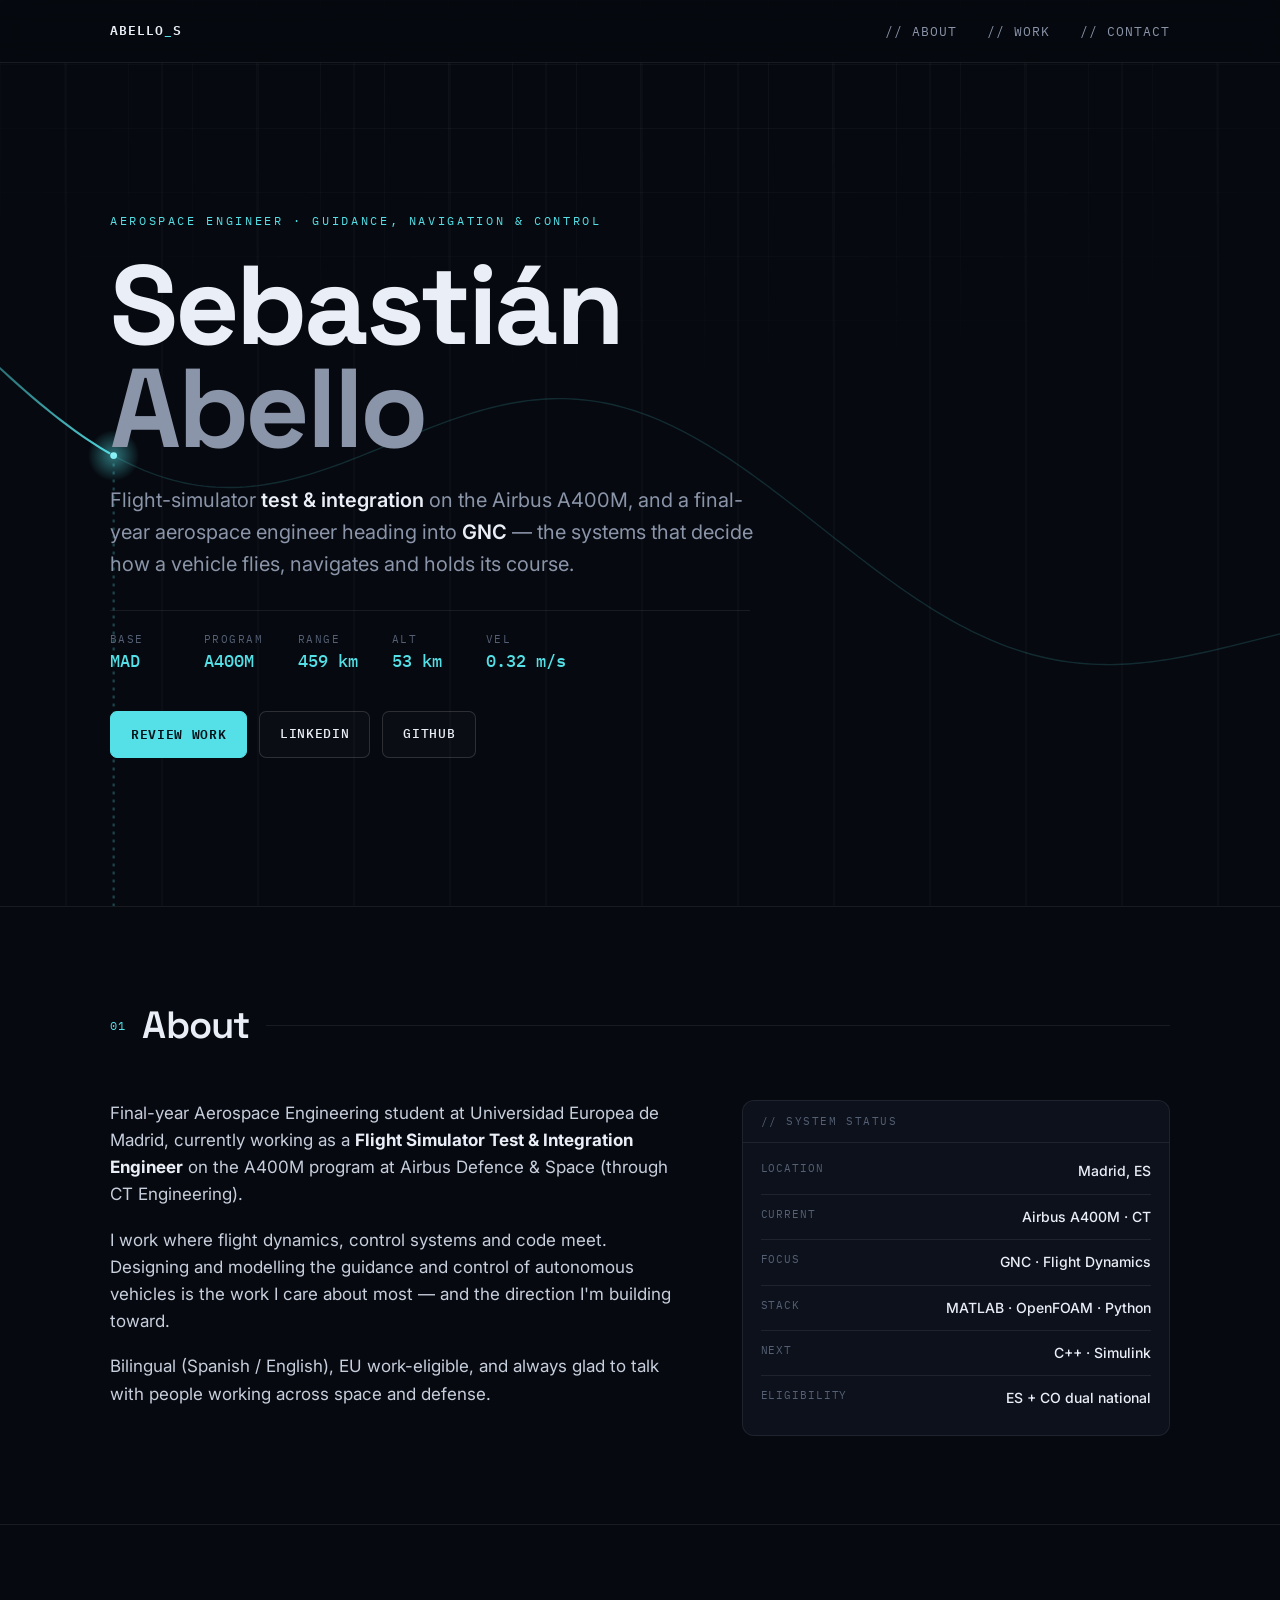
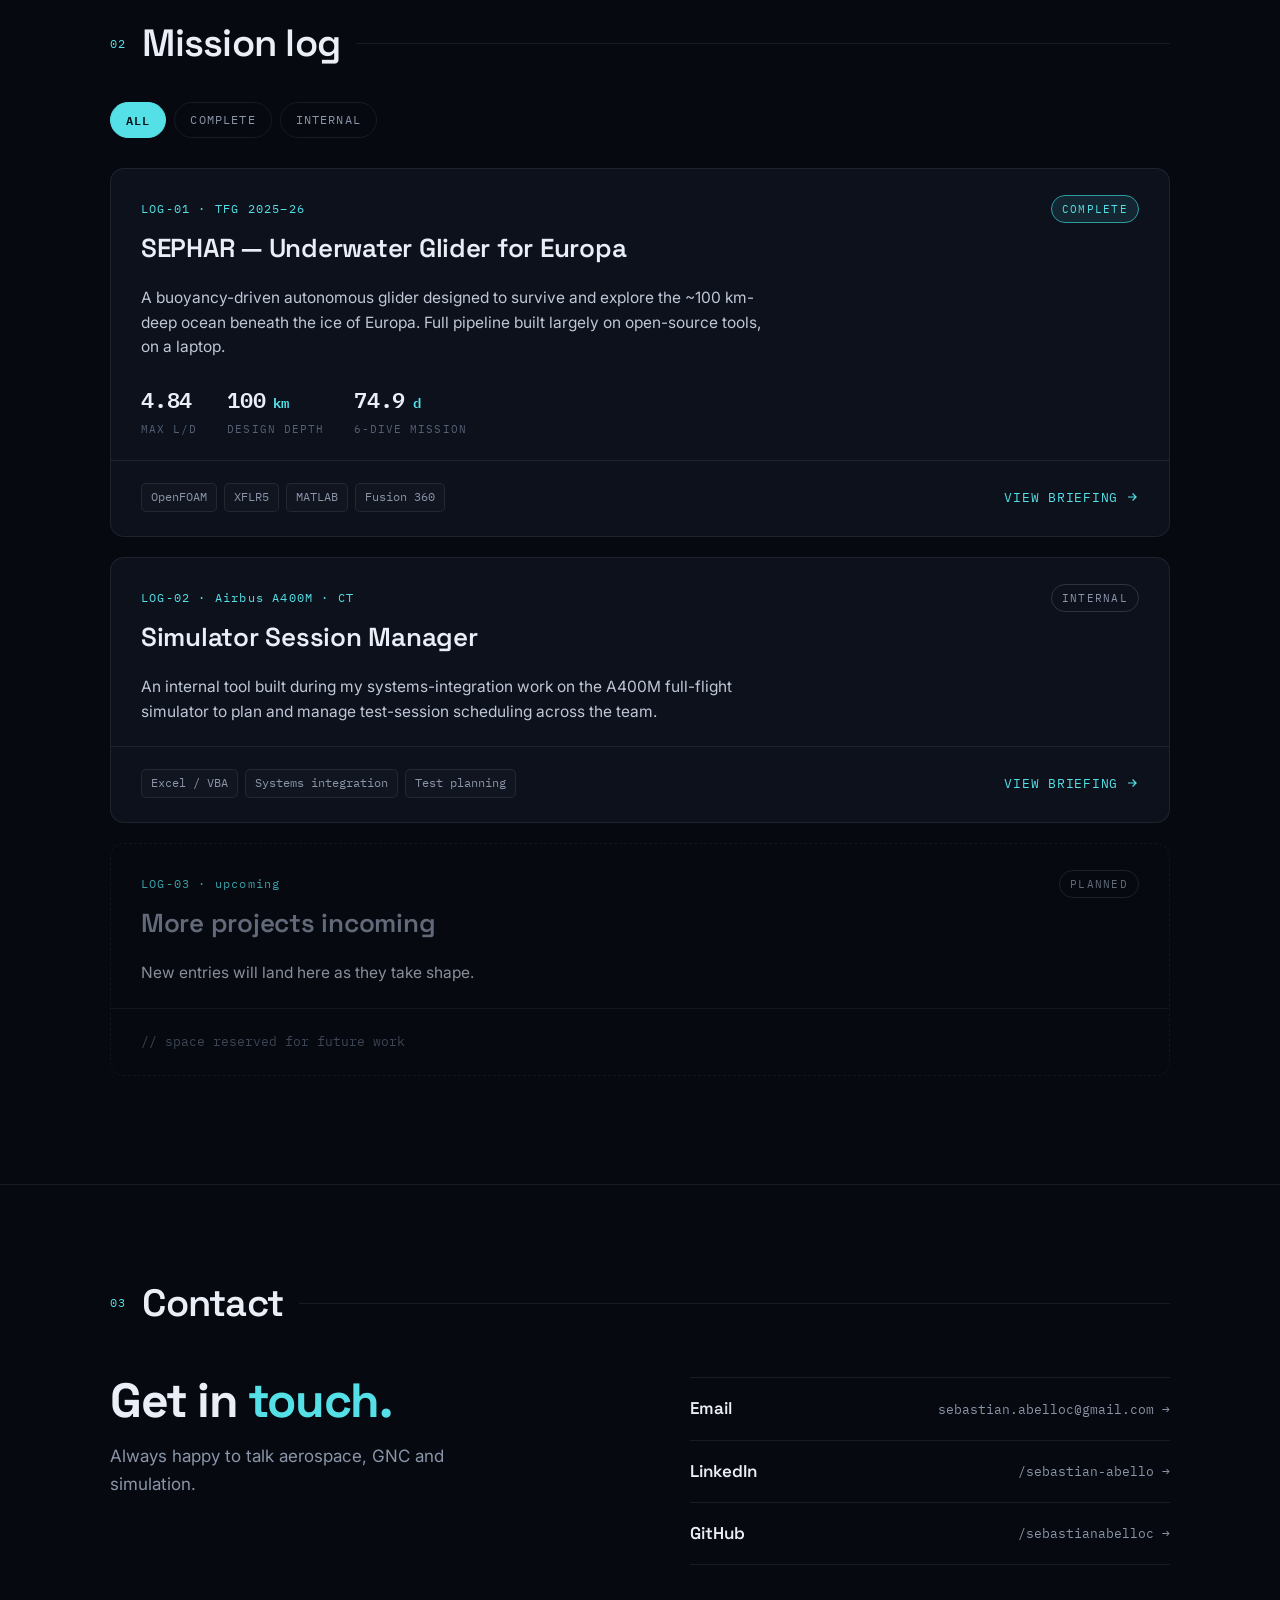
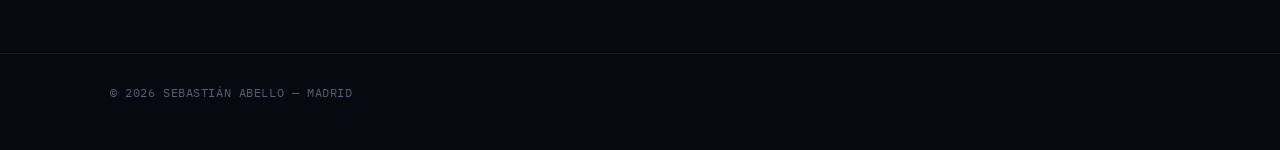
==== index.html @ b528276b "V1.2.4" ====
<!DOCTYPE html>
<html lang="en">
<head>
<meta charset="UTF-8" />
<meta name="viewport" content="width=device-width, initial-scale=1.0" />
<title>Sebastián Abello — Aerospace / GNC</title>
<meta name="description" content="Aerospace engineer in flight-simulator test & integration on the A400M, moving toward Guidance, Navigation & Control. Projects, background and contact." />
<link rel="preconnect" href="https://fonts.googleapis.com" />
<link rel="preconnect" href="https://fonts.gstatic.com" crossorigin />
<link href="https://fonts.googleapis.com/css2?family=IBM+Plex+Mono:wght@400;500;600&family=Inter:wght@400;500;600&family=Space+Grotesk:wght@500;600;700&display=swap" rel="stylesheet" />
<link rel="stylesheet" href="style.css" />
</head>
<body>

<header class="bar">
  <div class="wrap">
    <a class="brand" href="index.html">ABELLO<b>_</b>S</a>
    <nav>
      <a href="#about">// about</a>
      <a href="#work">// work</a>
      <a href="#contact">// contact</a>
    </nav>
  </div>
</header>

<main>
<section class="hero">
  <canvas id="traj"></canvas>
  <div class="wrap">
    <span class="eyebrow">Aerospace Engineer · Guidance, Navigation &amp; Control</span>
    <h1>Sebastián<br><span class="l2">Abello</span></h1>
    <p class="role">
      Flight-simulator <b>test &amp; integration</b> on the Airbus A400M, and a final-year aerospace engineer
      heading into <b>GNC</b> — the systems that decide how a vehicle flies, navigates and holds its course.
    </p>
    <div class="readout">
      <div class="ro"><div class="k">Base</div><div class="v">MAD</div></div>
      <div class="ro"><div class="k">Program</div><div class="v">A400M</div></div>
      <div class="ro"><div class="k">Range</div><div class="v" id="ro-range">0</div></div>
      <div class="ro"><div class="k">Alt</div><div class="v" id="ro-alt">0</div></div>
      <div class="ro"><div class="k">Vel</div><div class="v" id="ro-vel">0</div></div>
    </div>
    <div class="cta">
      <a class="btn primary" href="#work">Review work</a>
      <a class="btn" href="https://www.linkedin.com/in/sebastian-abello-30a642265/" target="_blank" rel="noopener">LinkedIn</a>
      <a class="btn" href="https://github.com/sebastianabelloc" target="_blank" rel="noopener">GitHub</a>
    </div>
  </div>
</section>

<section id="about">
  <div class="wrap">
    <div class="sec-head reveal"><span class="tag">01</span><h2>About</h2><span class="rule"></span></div>
    <div class="about-grid reveal">
      <div>
        <p>Final-year Aerospace Engineering student at Universidad Europea de Madrid, currently working as a
          <b>Flight Simulator Test &amp; Integration Engineer</b> on the A400M program at Airbus Defence &amp; Space (through CT Engineering).</p>
        <p>I work where flight dynamics, control systems and code meet. Designing and modelling the guidance and
          control of autonomous vehicles is the work I care about most — and the direction I'm building toward.</p>
        <p>Bilingual (Spanish / English), EU work-eligible, and always glad to talk with people working across space and defense.</p>
      </div>
      <div class="sys">
        <div class="sys-h">// system status</div>
        <dl>
          <div class="row"><dt>Location</dt><dd>Madrid, ES</dd></div>
          <div class="row"><dt>Current</dt><dd>Airbus A400M · CT</dd></div>
          <div class="row"><dt>Focus</dt><dd class="amber">GNC · Flight Dynamics</dd></div>
          <div class="row"><dt>Stack</dt><dd>MATLAB · OpenFOAM · Python</dd></div>
          <div class="row"><dt>Next</dt><dd>C++ · Simulink</dd></div>
          <div class="row"><dt>Eligibility</dt><dd>ES + CO dual national</dd></div>
        </dl>
      </div>
    </div>
  </div>
</section>

<section id="work">
  <div class="wrap">
    <div class="sec-head reveal"><span class="tag">02</span><h2>Mission log</h2><span class="rule"></span></div>
    <div class="filters reveal">
      <button class="chip-btn active" data-filter="all">All</button>
      <button class="chip-btn" data-filter="done">Complete</button>
      <button class="chip-btn" data-filter="int">Internal</button>
    </div>

    <a class="log reveal" href="sephar.html" data-status="done">
      <div class="log-h"><div><span class="idx">LOG-01 · TFG 2025–26</span><h3>SEPHAR — Underwater Glider for Europa</h3></div><span class="badge done">Complete</span></div>
      <p class="desc">A buoyancy-driven autonomous glider designed to survive and explore the ~100 km-deep ocean beneath the ice of Europa. Full pipeline built largely on open-source tools, on a laptop.</p>
      <div class="metrics">
        <div class="m"><div class="v">4.84</div><div class="k">max L/D</div></div>
        <div class="m"><div class="v">100<span class="u"> km</span></div><div class="k">design depth</div></div>
        <div class="m"><div class="v">74.9<span class="u"> d</span></div><div class="k">6-dive mission</div></div>
      </div>
      <div class="log-f"><div class="stack"><span class="chip">OpenFOAM</span><span class="chip">XFLR5</span><span class="chip">MATLAB</span><span class="chip">Fusion 360</span></div>
        <span class="open-cue">View briefing <svg viewBox="0 0 24 24" fill="none" stroke="currentColor" stroke-width="2"><path d="M5 12h14M13 6l6 6-6 6"/></svg></span></div>
    </a>

    <a class="log reveal" href="a400m-session-manager.html" data-status="int">
      <div class="log-h"><div><span class="idx">LOG-02 · Airbus A400M · CT</span><h3>Simulator Session Manager</h3></div><span class="badge int">Internal</span></div>
      <p class="desc">An internal tool built during my systems-integration work on the A400M full-flight simulator to plan and manage test-session scheduling across the team.</p>
      <div class="log-f"><div class="stack"><span class="chip">Excel / VBA</span><span class="chip">Systems integration</span><span class="chip">Test planning</span></div>
        <span class="open-cue">View briefing <svg viewBox="0 0 24 24" fill="none" stroke="currentColor" stroke-width="2"><path d="M5 12h14M13 6l6 6-6 6"/></svg></span></div>
    </a>

    <div class="log ghost reveal" aria-hidden="true">
      <div class="log-h"><div><span class="idx">LOG-03 · upcoming</span><h3>More projects incoming</h3></div><span class="badge int">Planned</span></div>
      <p class="desc">New entries will land here as they take shape.</p>
      <div class="log-f"><span class="pp-note">// space reserved for future work</span></div>
    </div>

  </div>
</section>

<section id="contact">
  <div class="wrap">
    <div class="sec-head reveal"><span class="tag">03</span><h2>Contact</h2><span class="rule"></span></div>
    <div class="c-grid reveal">
      <div>
        <h2>Get in <span class="cy">touch.</span></h2>
        <p>Always happy to talk aerospace, GNC and simulation.</p>
      </div>
      <div class="links">
        <a class="lrow" href="mailto:sebastian.abelloc@gmail.com"><span class="k">Email</span><span class="v">sebastian.abelloc@gmail.com →</span></a>
        <a class="lrow" href="https://www.linkedin.com/in/sebastian-abello-30a642265/" target="_blank" rel="noopener"><span class="k">LinkedIn</span><span class="v">/sebastian-abello →</span></a>
        <a class="lrow" href="https://github.com/sebastianabelloc" target="_blank" rel="noopener"><span class="k">GitHub</span><span class="v">/sebastianabelloc →</span></a>
      </div>
    </div>
  </div>
</section>
</main>

<footer>
  <div class="wrap">
    <span>© 2026 SEBASTIÁN ABELLO — MADRID</span>
  </div>
</footer>

<script src="app.js"></script>
</body>
</html>
---- style.css ----
:root{
  --void:#06090F;--panel:#0C111C;--panel-2:#111827;
  --ink:#EAEEF6;--muted:#8B95A9;--faint:#556074;
  --line:rgba(255,255,255,0.075);--line-2:rgba(255,255,255,0.14);
  --cyan:#54E0E6;--cyan-dim:#2C9DA3;--cyan-soft:rgba(84,224,230,0.10);--amber:#F2B45C;
  --disp:'Space Grotesk',sans-serif;--body:'Inter',system-ui,sans-serif;--mono:'IBM Plex Mono',ui-monospace,monospace;
  --maxw:1120px;
}
*{box-sizing:border-box;}
html{scroll-behavior:smooth;}
body{margin:0;background:var(--void);color:var(--ink);font-family:var(--body);line-height:1.6;-webkit-font-smoothing:antialiased;overflow-x:hidden;}
a{color:inherit;}
::selection{background:var(--cyan);color:#04121a;}
:focus-visible{outline:2px solid var(--cyan);outline-offset:3px;}
.wrap{max-width:var(--maxw);margin:0 auto;padding:0 30px;}
.eyebrow{font-family:var(--mono);font-size:12px;letter-spacing:0.22em;text-transform:uppercase;color:var(--cyan);}

body::before{content:"";position:fixed;inset:0;z-index:0;pointer-events:none;
  background-image:linear-gradient(var(--line) 1px,transparent 1px),linear-gradient(90deg,var(--line) 1px,transparent 1px);
  background-size:64px 64px;
  -webkit-mask-image:radial-gradient(ellipse 90% 60% at 50% 0%,#000 25%,transparent 78%);
  mask-image:radial-gradient(ellipse 90% 60% at 50% 0%,#000 25%,transparent 78%);opacity:0.5;}
main,header,footer{position:relative;z-index:1;}

/* top bar */
header.bar{position:sticky;top:0;z-index:30;background:rgba(6,9,15,0.72);backdrop-filter:blur(12px);border-bottom:1px solid var(--line);}
.bar .wrap{display:flex;align-items:center;justify-content:space-between;height:62px;gap:16px;}
.brand{font-family:var(--mono);font-size:13px;font-weight:600;letter-spacing:0.08em;color:var(--ink);text-decoration:none;}
.brand b{color:var(--cyan);}
.bar nav{margin-left:auto;}
.bar nav a{font-family:var(--mono);font-size:12.5px;letter-spacing:0.08em;text-transform:uppercase;text-decoration:none;color:var(--muted);margin-left:26px;transition:color .15s;}
.bar nav a:hover{color:var(--ink);}
.status-pill{display:inline-flex;align-items:center;gap:8px;font-family:var(--mono);font-size:11px;letter-spacing:0.12em;text-transform:uppercase;color:var(--cyan);border:1px solid var(--cyan-dim);border-radius:100px;padding:5px 11px;}
.status-pill i{width:6px;height:6px;border-radius:50%;background:var(--cyan);animation:pulse 2.4s infinite;}
@keyframes pulse{0%{box-shadow:0 0 0 0 rgba(84,224,230,.5);}70%{box-shadow:0 0 0 7px rgba(84,224,230,0);}100%{box-shadow:0 0 0 0 rgba(84,224,230,0);}}
@media(max-width:680px){.bar nav{display:none;}}
.back-link{font-family:var(--mono);font-size:12.5px;letter-spacing:0.08em;text-transform:uppercase;text-decoration:none;color:var(--muted);display:inline-flex;align-items:center;gap:8px;transition:color .15s;}
.back-link:hover{color:var(--cyan);}
.back-link svg{width:14px;height:14px;}

/* hero */
.hero{position:relative;min-height:clamp(560px,82vh,780px);display:flex;align-items:center;border-bottom:1px solid var(--line);overflow:hidden;}
#traj{position:absolute;inset:-30px;width:calc(100% + 60px);height:calc(100% + 60px);z-index:0;transition:transform .18s ease-out;}
.hero .wrap{position:relative;z-index:2;width:100%;padding:60px 30px;}
.hero .eyebrow{display:block;margin-bottom:24px;}
.hero h1{font-family:var(--disp);font-weight:700;letter-spacing:-0.03em;font-size:clamp(48px,9vw,112px);line-height:0.92;margin:0 0 24px;}
.hero h1 .l2{color:var(--muted);}
.hero .role{font-size:clamp(16px,2.2vw,20px);color:var(--muted);max-width:50ch;margin:0 0 30px;}
.hero .role b{color:var(--ink);font-weight:600;}
.readout{display:flex;flex-wrap:wrap;gap:0 34px;margin:0 0 34px;border-top:1px solid var(--line);padding-top:18px;max-width:640px;}
.ro{padding:2px 0;}
.ro .k{font-family:var(--mono);font-size:10.5px;letter-spacing:0.14em;text-transform:uppercase;color:var(--faint);}
.ro .v{font-family:var(--mono);font-size:17px;font-weight:500;color:var(--cyan);min-width:6ch;display:inline-block;}
.cta{display:flex;flex-wrap:wrap;gap:12px;}
.btn{display:inline-flex;align-items:center;gap:8px;font-family:var(--mono);font-weight:500;font-size:13px;letter-spacing:0.05em;text-transform:uppercase;text-decoration:none;padding:12px 20px;border-radius:7px;border:1px solid var(--line-2);color:var(--ink);background:rgba(255,255,255,0.02);transition:border-color .16s,background .16s,transform .16s;cursor:pointer;}
.btn:hover{border-color:var(--cyan);transform:translateY(-1px);}
.btn.primary{background:var(--cyan);color:#04121a;border-color:var(--cyan);font-weight:600;}
.btn.primary:hover{background:#6cebf0;}
.btn svg{width:15px;height:15px;}

/* sections */
section{padding:88px 0;border-bottom:1px solid var(--line);}
.sec-head{display:flex;align-items:center;gap:16px;margin-bottom:44px;}
.sec-head .tag{font-family:var(--mono);font-size:12px;color:var(--cyan);letter-spacing:0.1em;}
.sec-head h2{font-family:var(--disp);font-weight:600;font-size:clamp(26px,3.4vw,38px);letter-spacing:-0.02em;margin:0;}
.sec-head .rule{flex:1;height:1px;background:var(--line);}
.reveal{opacity:0;transform:translateY(18px);transition:opacity .7s ease,transform .7s ease;}
.reveal.in{opacity:1;transform:none;}

/* about */
.about-grid{display:grid;grid-template-columns:1.15fr .85fr;gap:52px;}
@media(max-width:800px){.about-grid{grid-template-columns:1fr;gap:32px;}}
.about-grid p{font-size:17px;color:#C7CEDC;margin:0 0 18px;}
.about-grid p:last-child{margin:0;}
.about-grid p b{color:var(--ink);}
.sys{border:1px solid var(--line);border-radius:12px;background:var(--panel);overflow:hidden;}
.sys .sys-h{font-family:var(--mono);font-size:11px;letter-spacing:0.14em;text-transform:uppercase;color:var(--faint);padding:12px 18px;border-bottom:1px solid var(--line);}
.sys dl{margin:0;padding:6px 18px 14px;}
.sys .row{display:flex;justify-content:space-between;gap:14px;padding:11px 0;border-bottom:1px solid var(--line);}
.sys .row:last-child{border-bottom:none;}
.sys dt{font-family:var(--mono);font-size:11px;letter-spacing:0.08em;text-transform:uppercase;color:var(--faint);}
.sys dd{margin:0;text-align:right;font-size:14px;color:var(--ink);font-weight:500;}
.sys dd .amber{color:var(--amber);}

/* filters */
.filters{display:flex;flex-wrap:wrap;gap:8px;margin:-16px 0 30px;}
.chip-btn{font-family:var(--mono);font-size:11.5px;letter-spacing:0.1em;text-transform:uppercase;color:var(--muted);border:1px solid var(--line);background:transparent;border-radius:100px;padding:7px 15px;cursor:pointer;transition:.15s;}
.chip-btn:hover{color:var(--ink);border-color:var(--line-2);}
.chip-btn.active{color:#04121a;background:var(--cyan);border-color:var(--cyan);font-weight:600;}

/* project cards (real links) */
.log{display:block;text-decoration:none;color:inherit;border:1px solid var(--line);border-radius:14px;background:var(--panel);margin-bottom:20px;overflow:hidden;transition:border-color .18s,background .18s,transform .18s,box-shadow .18s;position:relative;}
.log:hover{border-color:var(--cyan-dim);background:var(--panel-2);transform:translateY(-2px);box-shadow:0 12px 44px -22px rgba(84,224,230,.5);}
.log.hide{display:none;}
.log.ghost{border-style:dashed;background:transparent;cursor:default;opacity:0.7;}
.log.ghost:hover{transform:none;box-shadow:none;border-color:var(--line-2);background:transparent;}
.log.ghost h3{color:var(--muted);}
.log.ghost .log-f{border-top-color:var(--line);}
.log-h{display:flex;justify-content:space-between;align-items:flex-start;gap:20px;padding:26px 30px 0;flex-wrap:wrap;}
.log-h .idx{font-family:var(--mono);font-size:12px;color:var(--cyan);letter-spacing:0.1em;}
.log-h h3{font-family:var(--disp);font-weight:600;font-size:clamp(20px,2.6vw,26px);letter-spacing:-0.01em;margin:8px 0 0;}
.badge{font-family:var(--mono);font-size:10.5px;letter-spacing:0.12em;text-transform:uppercase;padding:5px 10px;border-radius:100px;white-space:nowrap;border:1px solid transparent;}
.badge.done{color:var(--cyan);border-color:var(--cyan-dim);background:var(--cyan-soft);}
.badge.wip{color:var(--amber);border-color:rgba(242,180,92,.4);background:rgba(242,180,92,.08);}
.badge.int{color:var(--muted);border-color:var(--line-2);}
.log p.desc{color:#BFC7D6;font-size:15.5px;padding:16px 30px 0;margin:0;max-width:70ch;}
.metrics{display:flex;flex-wrap:wrap;gap:0;padding:22px 30px 0;}
.m{padding-right:30px;}
.m .v{font-family:var(--mono);font-size:22px;font-weight:600;color:var(--ink);letter-spacing:-0.01em;}
.m .v .u{color:var(--cyan);font-size:14px;}
.m .k{font-family:var(--mono);font-size:10.5px;letter-spacing:0.1em;text-transform:uppercase;color:var(--faint);margin-top:4px;}
.log-f{display:flex;justify-content:space-between;align-items:center;gap:16px;flex-wrap:wrap;padding:22px 30px 24px;margin-top:22px;border-top:1px solid var(--line);}
.stack{display:flex;flex-wrap:wrap;gap:7px;}
.chip{font-family:var(--mono);font-size:11.5px;color:var(--muted);border:1px solid var(--line);border-radius:5px;padding:4px 9px;background:rgba(255,255,255,0.02);}
.open-cue{font-family:var(--mono);font-size:12.5px;letter-spacing:0.06em;text-transform:uppercase;color:var(--cyan);display:inline-flex;align-items:center;gap:7px;white-space:nowrap;}
.open-cue svg{width:14px;height:14px;transition:transform .18s;}
.log:hover .open-cue svg{transform:translateX(3px);}

/* contact */
#contact{border-bottom:none;}
.c-grid{display:grid;grid-template-columns:1.1fr 1fr;gap:52px;align-items:start;}
@media(max-width:800px){.c-grid{grid-template-columns:1fr;gap:30px;}}
.c-grid h2{font-family:var(--disp);font-weight:700;font-size:clamp(30px,4.6vw,48px);letter-spacing:-0.03em;line-height:1;margin:0 0 18px;}
.c-grid h2 .cy{color:var(--cyan);}
.c-grid p{color:var(--muted);font-size:17px;margin:0;max-width:38ch;}
.links{border-top:1px solid var(--line);}
.lrow{display:flex;justify-content:space-between;align-items:center;padding:17px 0;border-bottom:1px solid var(--line);text-decoration:none;transition:padding-left .16s;}
.lrow:hover{padding-left:8px;}
.lrow .k{font-family:var(--disp);font-weight:600;font-size:17px;}
.lrow .v{font-family:var(--mono);font-size:12.5px;color:var(--muted);}
.lrow:hover .v{color:var(--cyan);}

footer{padding:30px 0 48px;border-top:1px solid var(--line);}
footer .wrap{display:flex;justify-content:space-between;gap:14px;flex-wrap:wrap;font-family:var(--mono);font-size:11.5px;color:var(--faint);letter-spacing:0.05em;}

/* ---------- project detail page ---------- */
.pp{padding:70px 0 40px;}
.pp .eyebrow{display:block;margin-bottom:18px;}
.pp-badge{margin-bottom:18px;display:inline-block;}
.pp h1{font-family:var(--disp);font-weight:700;font-size:clamp(32px,5.5vw,58px);letter-spacing:-0.03em;line-height:1;margin:0 0 22px;max-width:20ch;}
.pp-lead{font-size:clamp(17px,2.2vw,20px);color:#C7CEDC;max-width:60ch;margin:0 0 40px;}
.pp-specs{display:grid;grid-template-columns:repeat(5,1fr);gap:1px;background:var(--line);border:1px solid var(--line);border-radius:12px;overflow:hidden;margin:0 0 50px;}
@media(max-width:820px){.pp-specs{grid-template-columns:repeat(3,1fr);}}
@media(max-width:460px){.pp-specs{grid-template-columns:repeat(2,1fr);}}
.pp-spec{background:var(--panel);padding:18px 16px;}
.pp-spec .v{font-family:var(--mono);font-size:20px;font-weight:600;color:var(--ink);letter-spacing:-0.01em;}
.pp-spec .v .u{color:var(--cyan);font-size:13px;}
.pp-spec .k{font-family:var(--mono);font-size:10px;letter-spacing:0.08em;text-transform:uppercase;color:var(--faint);margin-top:5px;}
.pp-body{display:grid;grid-template-columns:1fr;gap:0;max-width:760px;}
.pp-sec{padding:34px 0;border-top:1px solid var(--line);}
.pp-sec:first-child{border-top:none;}
.pp-sec h4{font-family:var(--mono);font-size:12px;letter-spacing:0.16em;text-transform:uppercase;color:var(--cyan);margin:0 0 14px;}
.pp-sec p{font-size:16.5px;color:#C6CDDB;margin:0;}
.pp-sec ul{margin:0;padding:0;list-style:none;}
.pp-sec li{font-size:16px;color:#C6CDDB;padding:11px 0 11px 24px;position:relative;border-bottom:1px solid var(--line);}
.pp-sec li:last-child{border-bottom:none;}
.pp-sec li::before{content:"▸";position:absolute;left:0;color:var(--cyan);}
.pp-figure{display:grid !important;grid-template-columns:100% !important;grid-template-rows:auto auto !important;width:100% !important;max-width:760px !important;margin:0 0 40px !important;padding:0 !important;border:1px solid var(--line);border-radius:14px;overflow:hidden;background:var(--panel);}
.pp-figure-img{grid-column:1 !important;grid-row:1 !important;display:block !important;width:100% !important;background:#EEF1F5 !important;padding:24px !important;box-sizing:border-box !important;text-align:center !important;}
.pp-figure-img img{display:block !important;width:100% !important;max-width:100% !important;height:auto !important;margin:0 auto !important;}
.pp-figure-cap{grid-column:1 !important;grid-row:2 !important;display:block !important;width:100% !important;box-sizing:border-box !important;font-family:var(--mono);font-size:11px;letter-spacing:0.14em;text-transform:uppercase;color:var(--faint);padding:12px 18px;background:var(--panel);border-top:1px solid var(--line);}
.pp-figure-cap b{color:var(--cyan);font-weight:500;margin-right:8px;}
.pp-sec .pp-figure{margin-top:20px;}
.pp-stack{display:flex;flex-wrap:wrap;gap:8px;margin:36px 0 0;}
.pp-actions{display:flex;flex-wrap:wrap;gap:12px;margin:44px 0 0;align-items:center;}
.pp-note{font-family:var(--mono);font-size:12.5px;color:var(--faint);}

/* prev / next nav */
.pp-nav{display:grid;grid-template-columns:1fr 1fr;gap:16px;border-top:1px solid var(--line);margin-top:20px;padding-top:40px;}
@media(max-width:640px){.pp-nav{grid-template-columns:1fr;}}
.pp-nav a{text-decoration:none;border:1px solid var(--line);border-radius:12px;padding:22px 24px;background:var(--panel);transition:border-color .16s,background .16s;}
.pp-nav a:hover{border-color:var(--cyan-dim);background:var(--panel-2);}
.pp-nav .dir{font-family:var(--mono);font-size:11px;letter-spacing:0.12em;text-transform:uppercase;color:var(--faint);}
.pp-nav .nm{font-family:var(--disp);font-weight:600;font-size:17px;margin-top:6px;color:var(--ink);}
.pp-nav .next{text-align:right;}

@media(prefers-reduced-motion:reduce){
  *{animation:none!important;transition:none!important;scroll-behavior:auto!important;}
  .reveal{opacity:1;transform:none;}
}
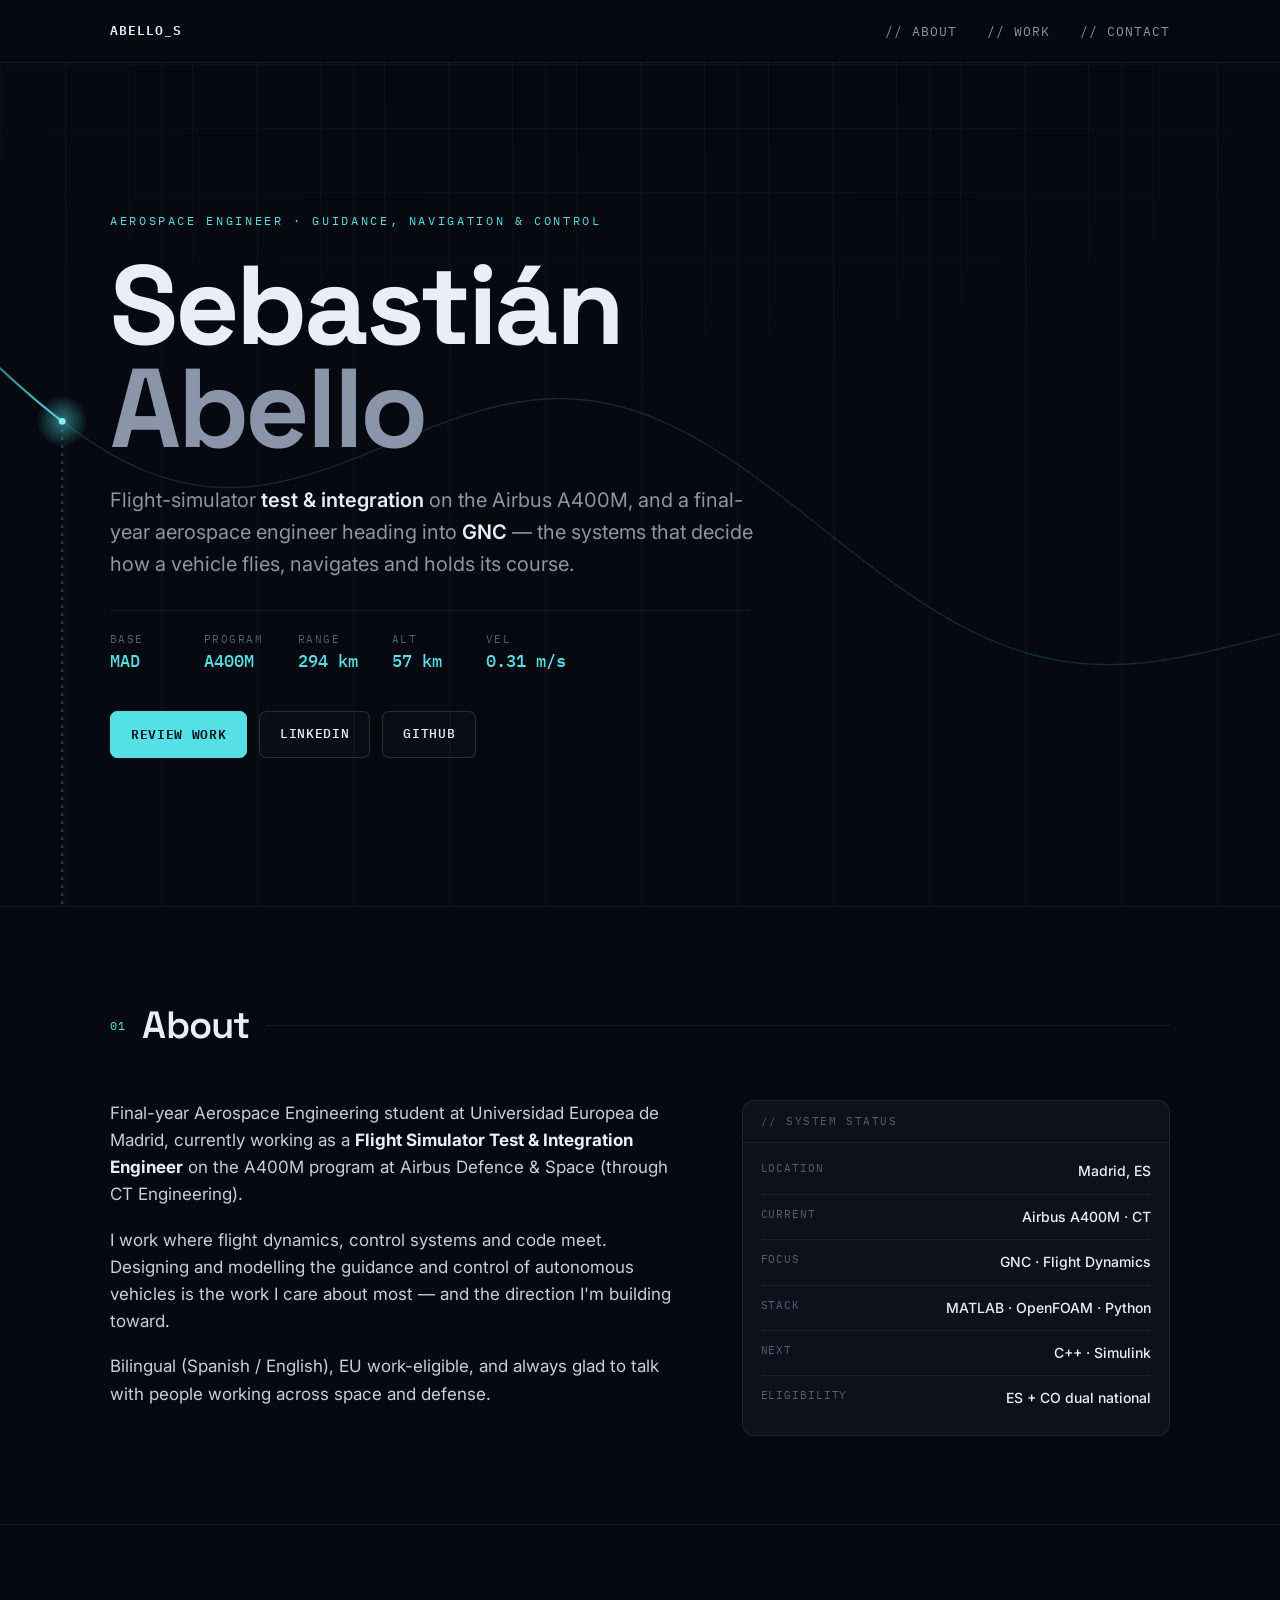
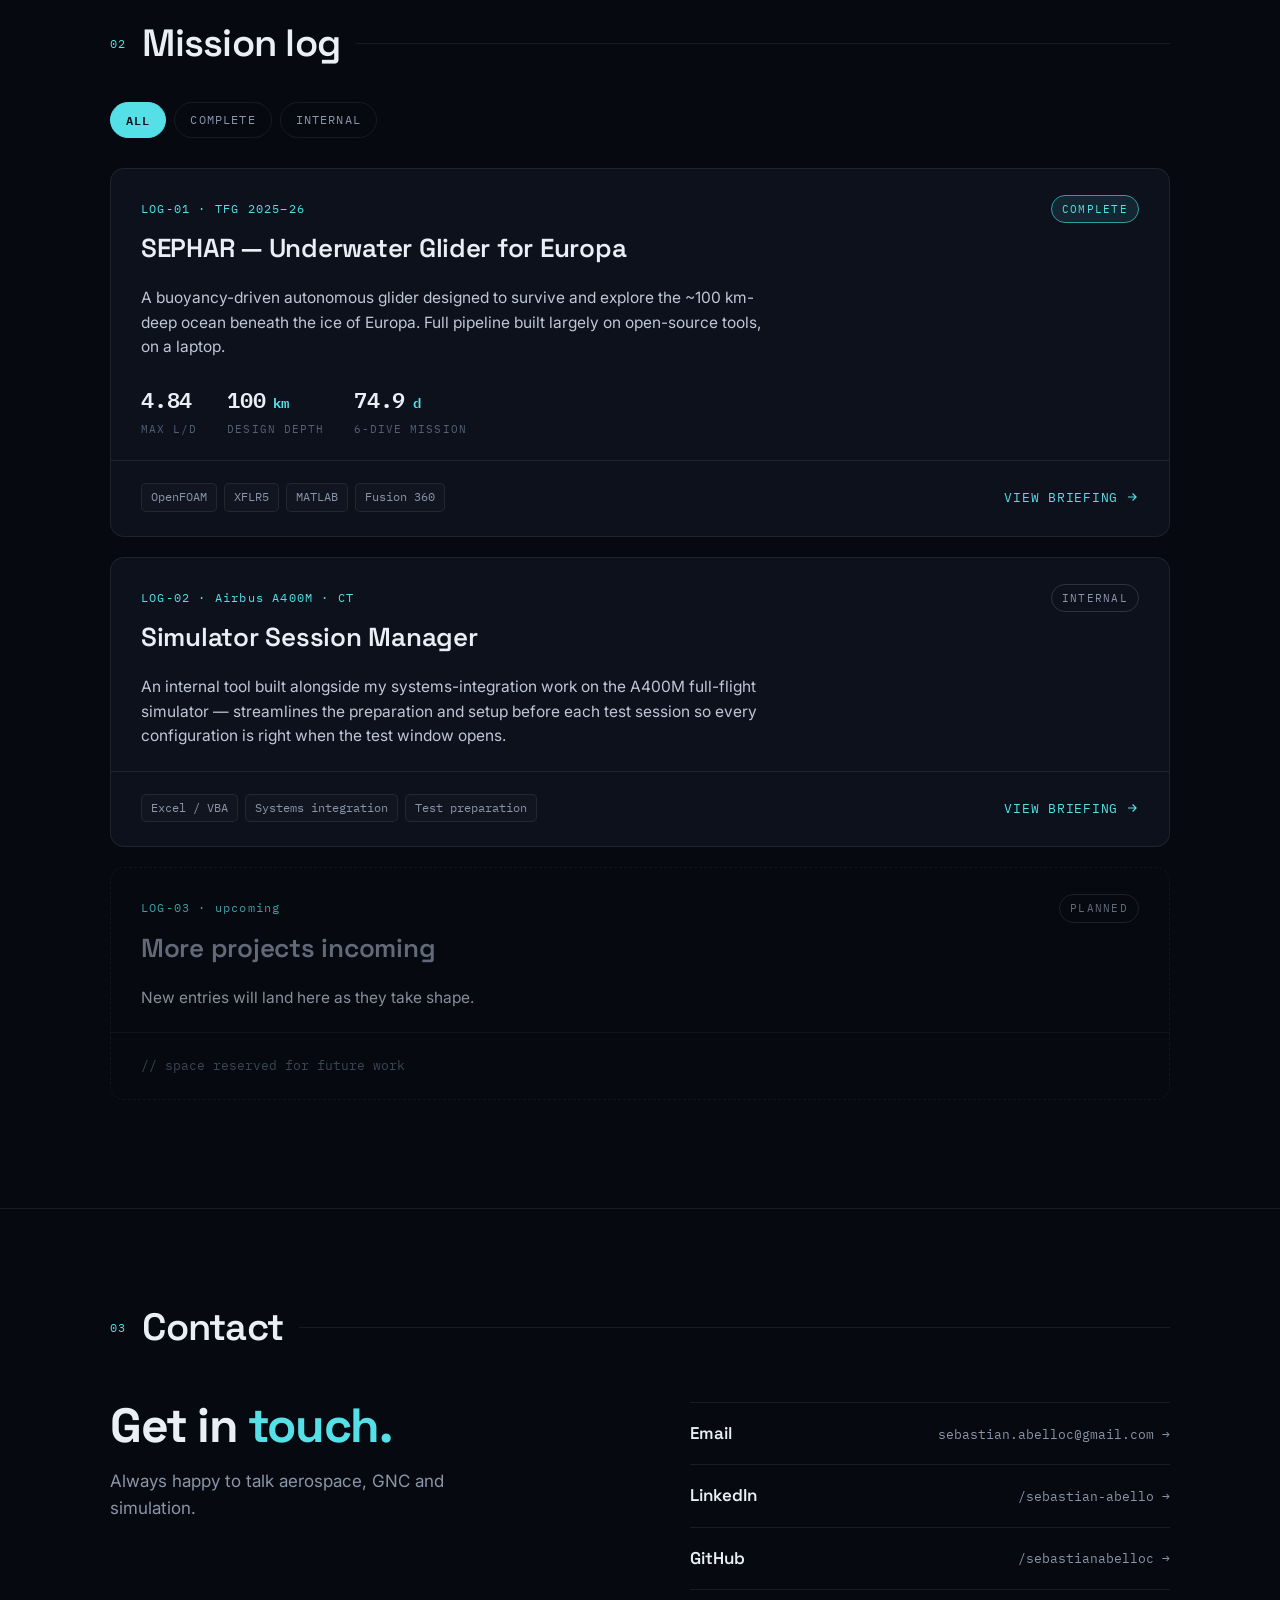
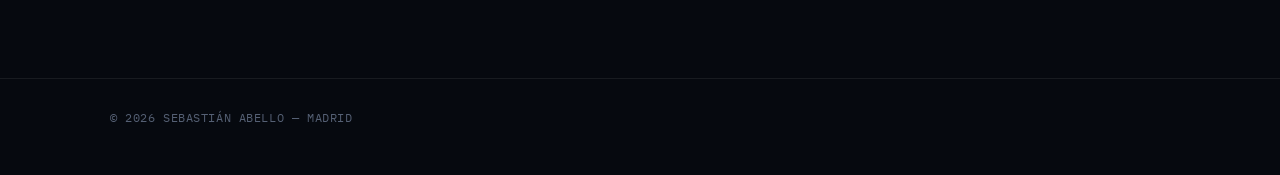
==== commit 2e62ea65: "V1.4 Actualizacion de proyecto Simulator Manager" ====
--- a/index.html
+++ b/index.html
@@ -97,8 +97,8 @@
 
     <a class="log reveal" href="a400m-session-manager.html" data-status="int">
       <div class="log-h"><div><span class="idx">LOG-02 · Airbus A400M · CT</span><h3>Simulator Session Manager</h3></div><span class="badge int">Internal</span></div>
-      <p class="desc">An internal tool built during my systems-integration work on the A400M full-flight simulator to plan and manage test-session scheduling across the team.</p>
-      <div class="log-f"><div class="stack"><span class="chip">Excel / VBA</span><span class="chip">Systems integration</span><span class="chip">Test planning</span></div>
+      <p class="desc">An internal tool built alongside my systems-integration work on the A400M full-flight simulator — streamlines the preparation and setup before each test session so every configuration is right when the test window opens.</p>
+      <div class="log-f"><div class="stack"><span class="chip">Excel / VBA</span><span class="chip">Systems integration</span><span class="chip">Test preparation</span></div>
         <span class="open-cue">View briefing <svg viewBox="0 0 24 24" fill="none" stroke="currentColor" stroke-width="2"><path d="M5 12h14M13 6l6 6-6 6"/></svg></span></div>
     </a>
 
--- a/style.css
+++ b/style.css
@@ -155,10 +155,10 @@
 .pp-sec li{font-size:16px;color:#C6CDDB;padding:11px 0 11px 24px;position:relative;border-bottom:1px solid var(--line);}
 .pp-sec li:last-child{border-bottom:none;}
 .pp-sec li::before{content:"▸";position:absolute;left:0;color:var(--cyan);}
-.pp-figure{display:grid !important;grid-template-columns:100% !important;grid-template-rows:auto auto !important;width:100% !important;max-width:760px !important;margin:0 0 40px !important;padding:0 !important;border:1px solid var(--line);border-radius:14px;overflow:hidden;background:var(--panel);}
-.pp-figure-img{grid-column:1 !important;grid-row:1 !important;display:block !important;width:100% !important;background:#EEF1F5 !important;padding:24px !important;box-sizing:border-box !important;text-align:center !important;}
-.pp-figure-img img{display:block !important;width:100% !important;max-width:100% !important;height:auto !important;margin:0 auto !important;}
-.pp-figure-cap{grid-column:1 !important;grid-row:2 !important;display:block !important;width:100% !important;box-sizing:border-box !important;font-family:var(--mono);font-size:11px;letter-spacing:0.14em;text-transform:uppercase;color:var(--faint);padding:12px 18px;background:var(--panel);border-top:1px solid var(--line);}
+.pp-figure{display:block;width:100%;max-width:760px;margin:0 0 40px;padding:0;border:1px solid var(--line);border-radius:14px;overflow:hidden;background:var(--panel);font-size:0;line-height:0;}
+.pp-figure-img{display:block;width:100%;margin:0;padding:0;background:#EEF1F5;font-size:0;line-height:0;}
+.pp-figure-img img{display:block;width:100%;max-width:100%;height:auto;margin:0;padding:0;border:0;}
+.pp-figure-cap{display:block;width:100%;box-sizing:border-box;font-family:var(--mono);font-size:11px;line-height:1.5;letter-spacing:0.14em;text-transform:uppercase;color:var(--faint);padding:12px 18px;background:var(--panel);border-top:1px solid var(--line);}
 .pp-figure-cap b{color:var(--cyan);font-weight:500;margin-right:8px;}
 .pp-sec .pp-figure{margin-top:20px;}
 .pp-stack{display:flex;flex-wrap:wrap;gap:8px;margin:36px 0 0;}
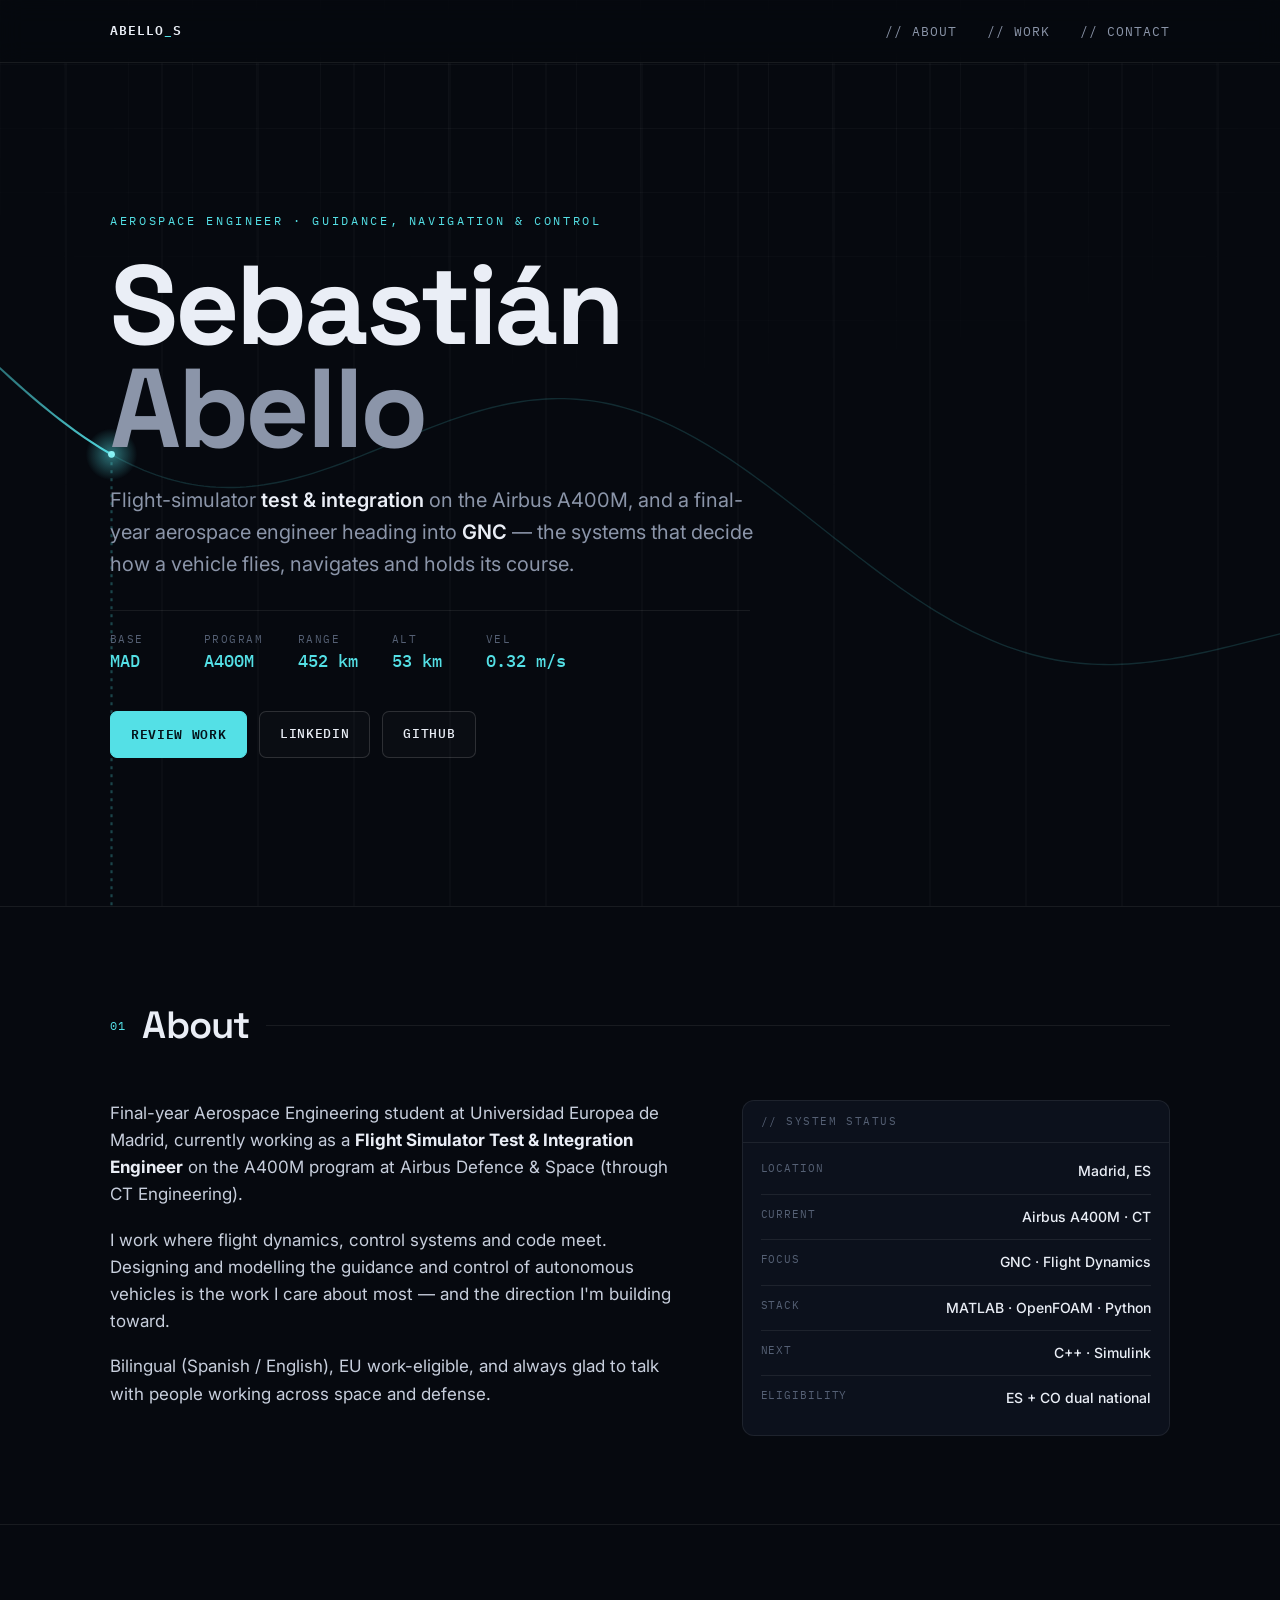
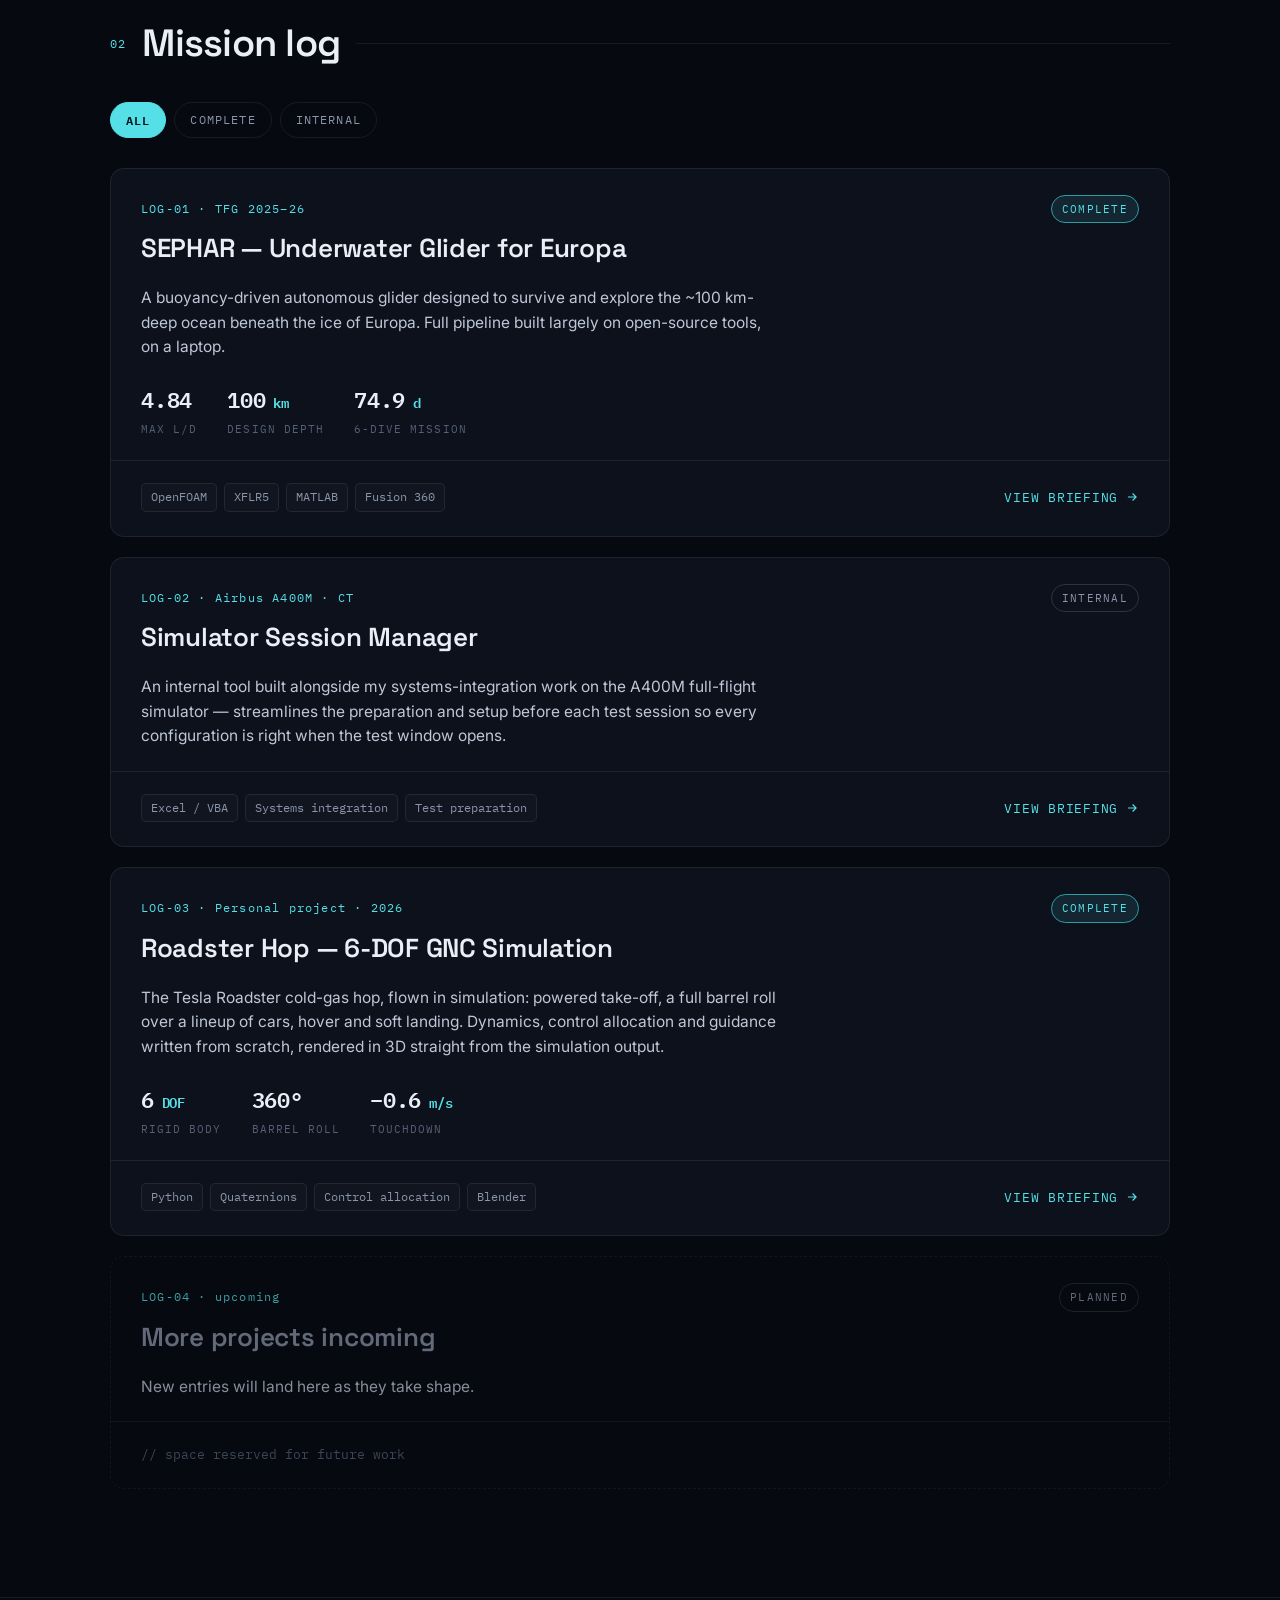
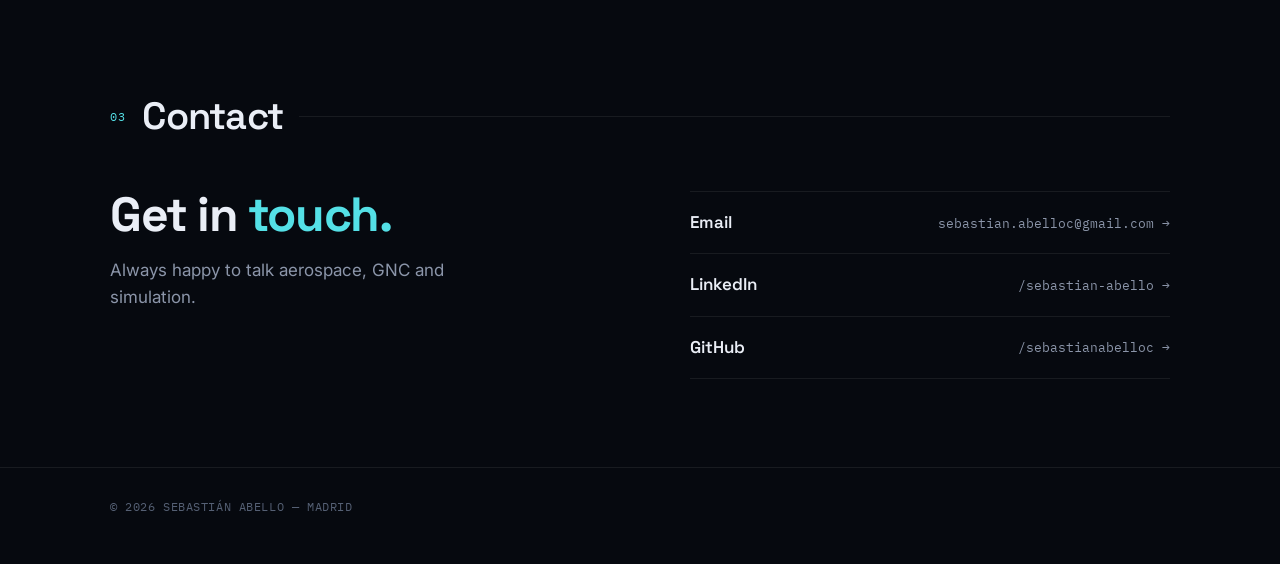
==== commit aab0a4e2: "Add Roadster Hop project" ====
--- a/index.html
+++ b/index.html
@@ -102,8 +102,20 @@
         <span class="open-cue">View briefing <svg viewBox="0 0 24 24" fill="none" stroke="currentColor" stroke-width="2"><path d="M5 12h14M13 6l6 6-6 6"/></svg></span></div>
     </a>
 
+    <a class="log reveal" href="roadster-hop.html" data-status="done">
+      <div class="log-h"><div><span class="idx">LOG-03 · Personal project · 2026</span><h3>Roadster Hop — 6-DOF GNC Simulation</h3></div><span class="badge done">Complete</span></div>
+      <p class="desc">The Tesla Roadster cold-gas hop, flown in simulation: powered take-off, a full barrel roll over a lineup of cars, hover and soft landing. Dynamics, control allocation and guidance written from scratch, rendered in 3D straight from the simulation output.</p>
+      <div class="metrics">
+        <div class="m"><div class="v">6<span class="u"> DOF</span></div><div class="k">rigid body</div></div>
+        <div class="m"><div class="v">360°</div><div class="k">barrel roll</div></div>
+        <div class="m"><div class="v">−0.6<span class="u"> m/s</span></div><div class="k">touchdown</div></div>
+      </div>
+      <div class="log-f"><div class="stack"><span class="chip">Python</span><span class="chip">Quaternions</span><span class="chip">Control allocation</span><span class="chip">Blender</span></div>
+        <span class="open-cue">View briefing <svg viewBox="0 0 24 24" fill="none" stroke="currentColor" stroke-width="2"><path d="M5 12h14M13 6l6 6-6 6"/></svg></span></div>
+    </a>
+
     <div class="log ghost reveal" aria-hidden="true">
-      <div class="log-h"><div><span class="idx">LOG-03 · upcoming</span><h3>More projects incoming</h3></div><span class="badge int">Planned</span></div>
+      <div class="log-h"><div><span class="idx">LOG-04 · upcoming</span><h3>More projects incoming</h3></div><span class="badge int">Planned</span></div>
       <p class="desc">New entries will land here as they take shape.</p>
       <div class="log-f"><span class="pp-note">// space reserved for future work</span></div>
     </div>
--- a/style.css
+++ b/style.css
@@ -161,6 +161,8 @@
 .pp-figure-cap{display:block;width:100%;box-sizing:border-box;font-family:var(--mono);font-size:11px;line-height:1.5;letter-spacing:0.14em;text-transform:uppercase;color:var(--faint);padding:12px 18px;background:var(--panel);border-top:1px solid var(--line);}
 .pp-figure-cap b{color:var(--cyan);font-weight:500;margin-right:8px;}
 .pp-sec .pp-figure{margin-top:20px;}
+.pp-figure-img.dark{background:#000;}
+.pp-figure-img video{display:block;width:100%;height:auto;margin:0;padding:0;border:0;}
 .pp-stack{display:flex;flex-wrap:wrap;gap:8px;margin:36px 0 0;}
 .pp-actions{display:flex;flex-wrap:wrap;gap:12px;margin:44px 0 0;align-items:center;}
 .pp-note{font-family:var(--mono);font-size:12.5px;color:var(--faint);}
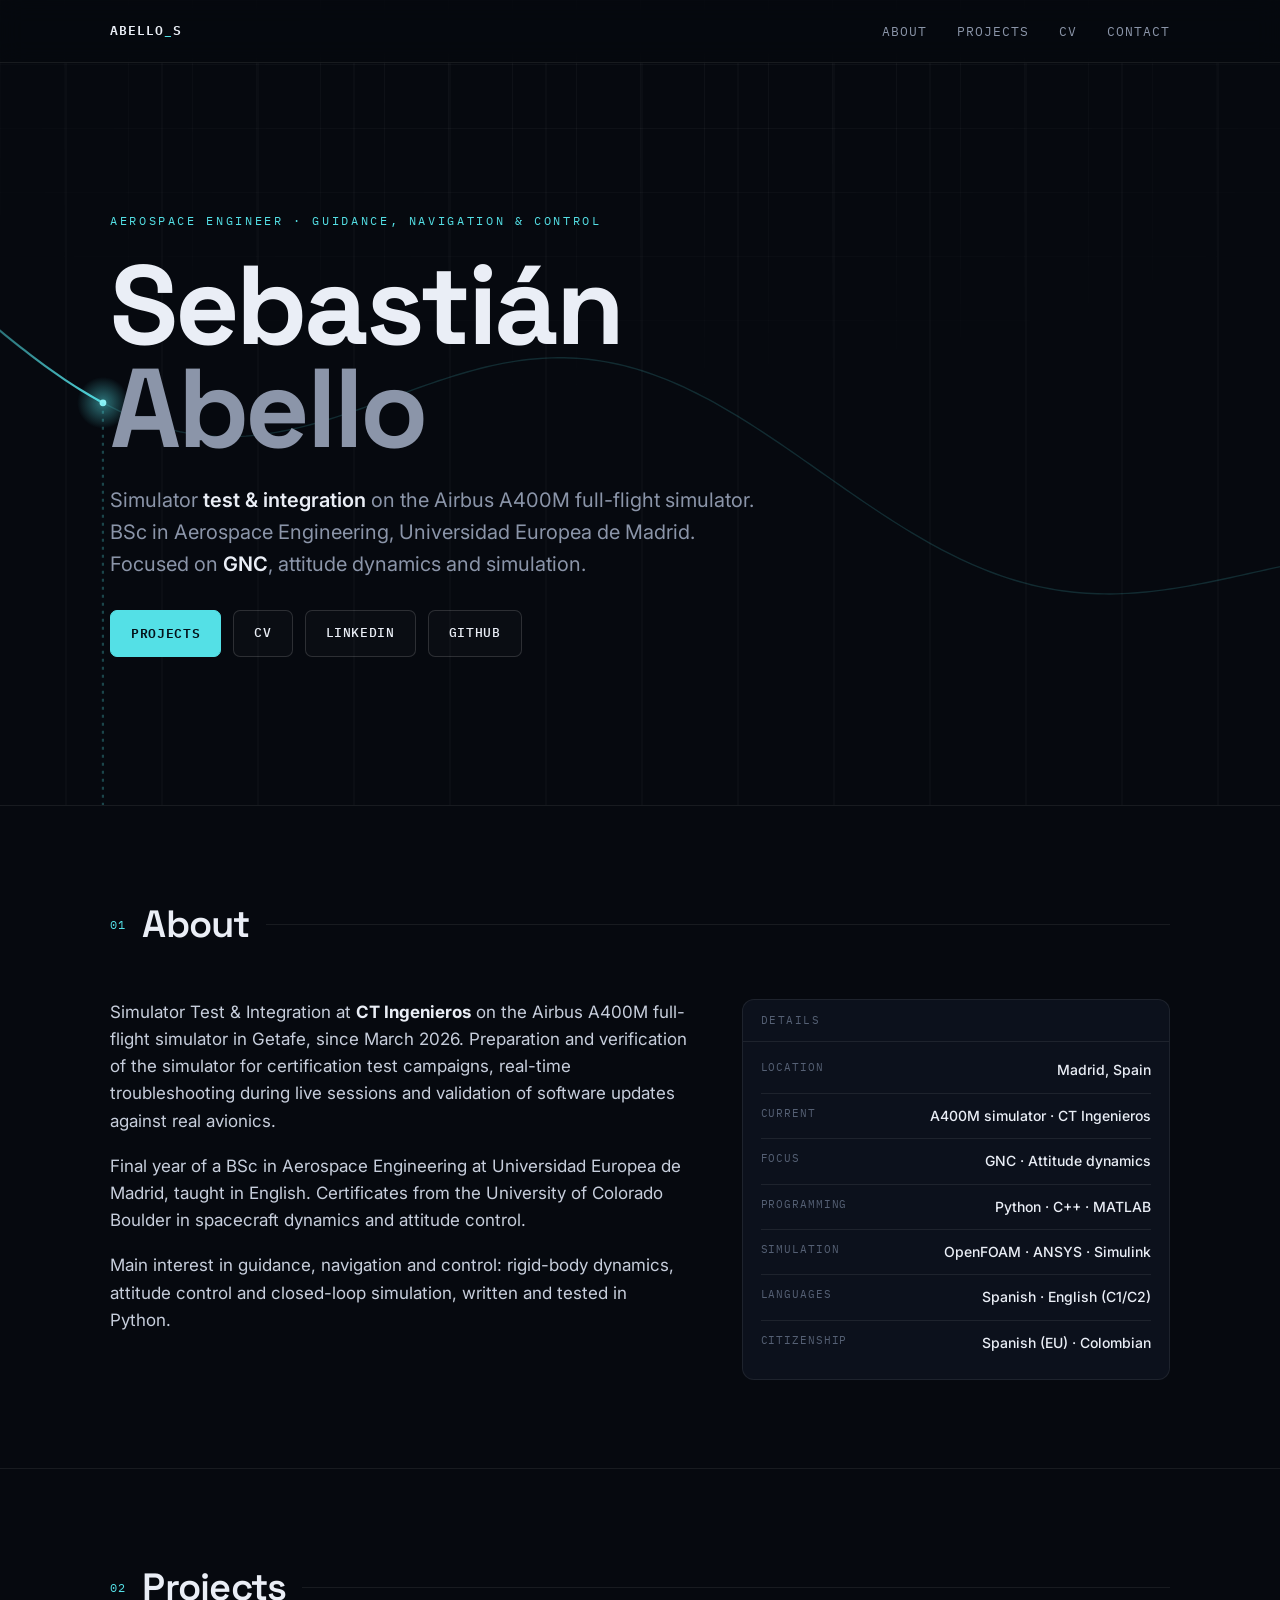
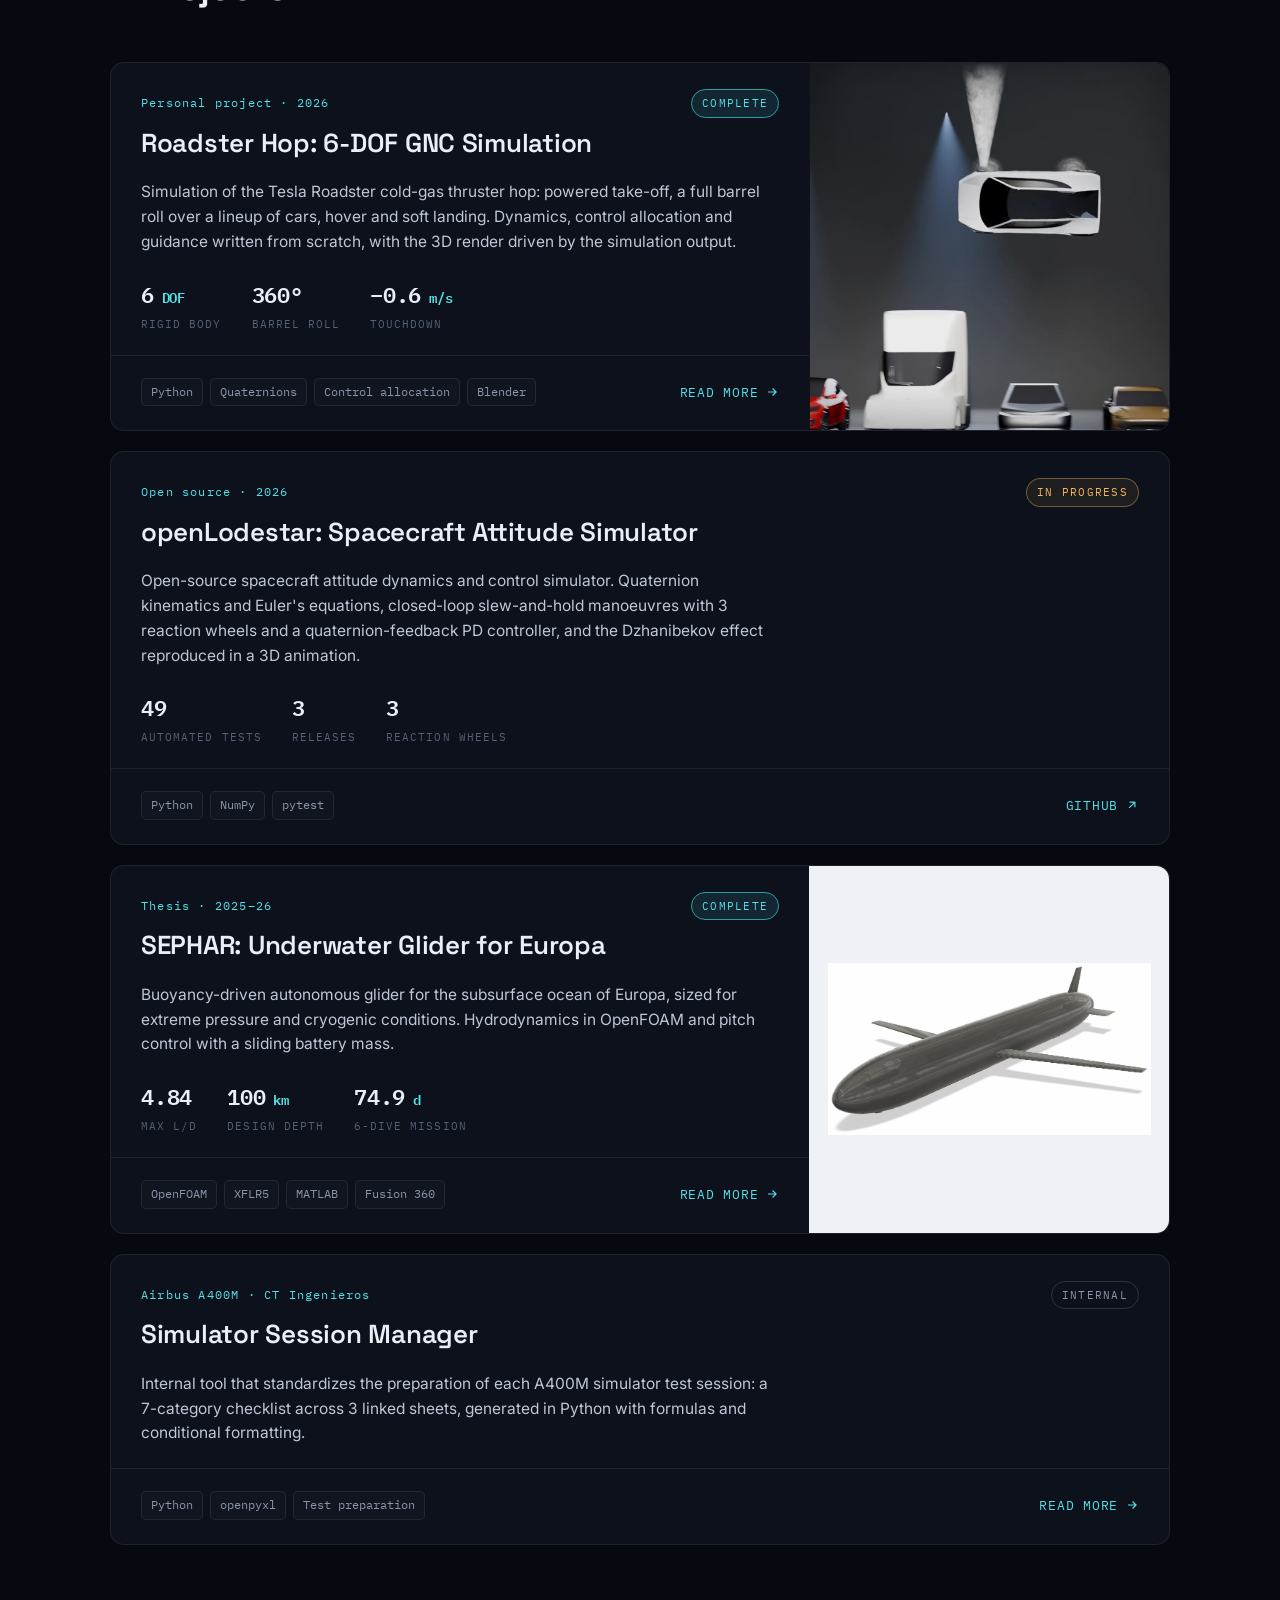
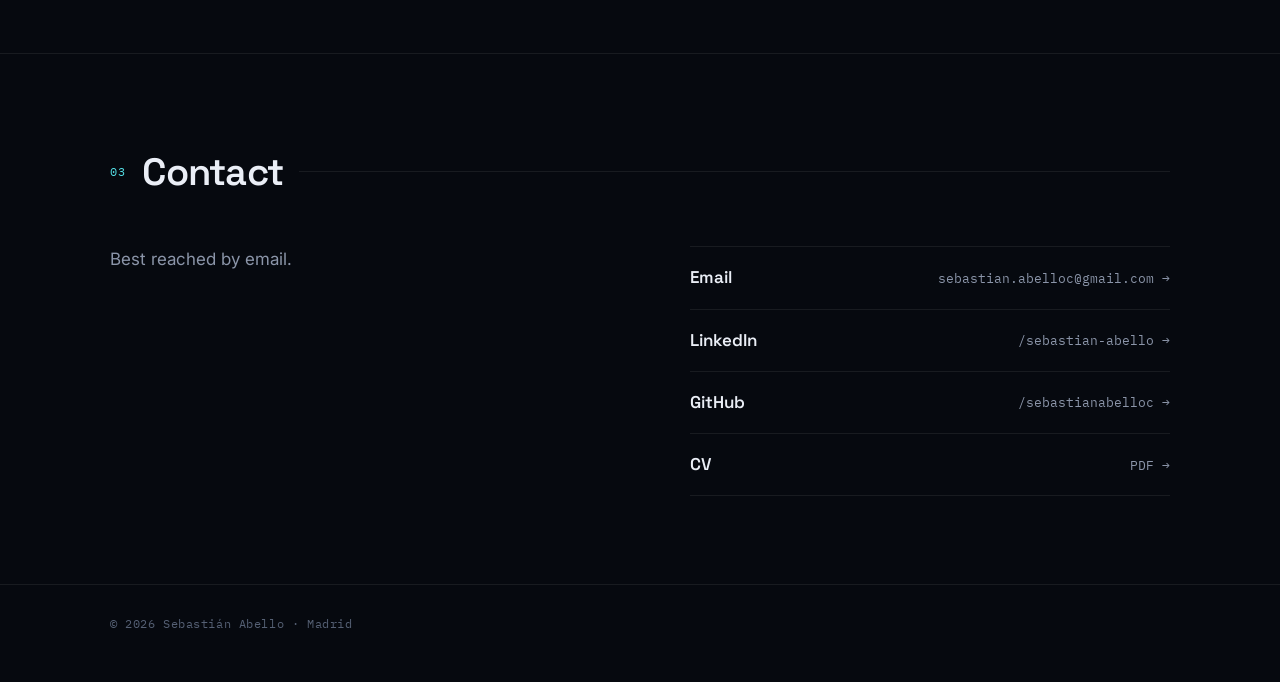
==== commit 80672746: "Rewrite site copy, add openLodestar, updated CV, full-width hero media" ====
--- a/index.html
+++ b/index.html
@@ -3,12 +3,12 @@
 <head>
 <meta charset="UTF-8" />
 <meta name="viewport" content="width=device-width, initial-scale=1.0" />
-<title>Sebastián Abello — Aerospace / GNC</title>
-<meta name="description" content="Aerospace engineer in flight-simulator test & integration on the A400M, moving toward Guidance, Navigation & Control. Projects, background and contact." />
+<title>Sebastián Abello · Aerospace Engineer</title>
+<meta name="description" content="Aerospace engineer in simulator test and integration on the Airbus A400M full-flight simulator. Projects in guidance, navigation and control, attitude dynamics and simulation." />
 <link rel="preconnect" href="https://fonts.googleapis.com" />
 <link rel="preconnect" href="https://fonts.gstatic.com" crossorigin />
 <link href="https://fonts.googleapis.com/css2?family=IBM+Plex+Mono:wght@400;500;600&family=Inter:wght@400;500;600&family=Space+Grotesk:wght@500;600;700&display=swap" rel="stylesheet" />
-<link rel="stylesheet" href="style.css" />
+<link rel="stylesheet" href="style.css?v=11" />
 </head>
 <body>
 
@@ -16,9 +16,10 @@
   <div class="wrap">
     <a class="brand" href="index.html">ABELLO<b>_</b>S</a>
     <nav>
-      <a href="#about">// about</a>
-      <a href="#work">// work</a>
-      <a href="#contact">// contact</a>
+      <a href="#about">About</a>
+      <a href="#projects">Projects</a>
+      <a href="cv.pdf" target="_blank" rel="noopener">CV</a>
+      <a href="#contact">Contact</a>
     </nav>
   </div>
 </header>
@@ -30,18 +31,13 @@
     <span class="eyebrow">Aerospace Engineer · Guidance, Navigation &amp; Control</span>
     <h1>Sebastián<br><span class="l2">Abello</span></h1>
     <p class="role">
-      Flight-simulator <b>test &amp; integration</b> on the Airbus A400M, and a final-year aerospace engineer
-      heading into <b>GNC</b> — the systems that decide how a vehicle flies, navigates and holds its course.
+      Simulator <b>test &amp; integration</b> on the Airbus A400M full-flight simulator.
+      BSc in Aerospace Engineering, Universidad Europea de Madrid.
+      Focused on <b>GNC</b>, attitude dynamics and simulation.
     </p>
-    <div class="readout">
-      <div class="ro"><div class="k">Base</div><div class="v">MAD</div></div>
-      <div class="ro"><div class="k">Program</div><div class="v">A400M</div></div>
-      <div class="ro"><div class="k">Range</div><div class="v" id="ro-range">0</div></div>
-      <div class="ro"><div class="k">Alt</div><div class="v" id="ro-alt">0</div></div>
-      <div class="ro"><div class="k">Vel</div><div class="v" id="ro-vel">0</div></div>
-    </div>
     <div class="cta">
-      <a class="btn primary" href="#work">Review work</a>
+      <a class="btn primary" href="#projects">Projects</a>
+      <a class="btn" href="cv.pdf" target="_blank" rel="noopener">CV</a>
       <a class="btn" href="https://www.linkedin.com/in/sebastian-abello-30a642265/" target="_blank" rel="noopener">LinkedIn</a>
       <a class="btn" href="https://github.com/sebastianabelloc" target="_blank" rel="noopener">GitHub</a>
     </div>
@@ -53,72 +49,82 @@
     <div class="sec-head reveal"><span class="tag">01</span><h2>About</h2><span class="rule"></span></div>
     <div class="about-grid reveal">
       <div>
-        <p>Final-year Aerospace Engineering student at Universidad Europea de Madrid, currently working as a
-          <b>Flight Simulator Test &amp; Integration Engineer</b> on the A400M program at Airbus Defence &amp; Space (through CT Engineering).</p>
-        <p>I work where flight dynamics, control systems and code meet. Designing and modelling the guidance and
-          control of autonomous vehicles is the work I care about most — and the direction I'm building toward.</p>
-        <p>Bilingual (Spanish / English), EU work-eligible, and always glad to talk with people working across space and defense.</p>
+        <p>Simulator Test &amp; Integration at <b>CT Ingenieros</b> on the Airbus A400M full-flight simulator in Getafe, since March 2026. Preparation and verification of the simulator for certification test campaigns, real-time troubleshooting during live sessions and validation of software updates against real avionics.</p>
+        <p>Final year of a BSc in Aerospace Engineering at Universidad Europea de Madrid, taught in English. Certificates from the University of Colorado Boulder in spacecraft dynamics and attitude control.</p>
+        <p>Main interest in guidance, navigation and control: rigid-body dynamics, attitude control and closed-loop simulation, written and tested in Python.</p>
       </div>
       <div class="sys">
-        <div class="sys-h">// system status</div>
+        <div class="sys-h">Details</div>
         <dl>
-          <div class="row"><dt>Location</dt><dd>Madrid, ES</dd></div>
-          <div class="row"><dt>Current</dt><dd>Airbus A400M · CT</dd></div>
-          <div class="row"><dt>Focus</dt><dd class="amber">GNC · Flight Dynamics</dd></div>
-          <div class="row"><dt>Stack</dt><dd>MATLAB · OpenFOAM · Python</dd></div>
-          <div class="row"><dt>Next</dt><dd>C++ · Simulink</dd></div>
-          <div class="row"><dt>Eligibility</dt><dd>ES + CO dual national</dd></div>
+          <div class="row"><dt>Location</dt><dd>Madrid, Spain</dd></div>
+          <div class="row"><dt>Current</dt><dd>A400M simulator · CT Ingenieros</dd></div>
+          <div class="row"><dt>Focus</dt><dd class="amber">GNC · Attitude dynamics</dd></div>
+          <div class="row"><dt>Programming</dt><dd>Python · C++ · MATLAB</dd></div>
+          <div class="row"><dt>Simulation</dt><dd>OpenFOAM · ANSYS · Simulink</dd></div>
+          <div class="row"><dt>Languages</dt><dd>Spanish · English (C1/C2)</dd></div>
+          <div class="row"><dt>Citizenship</dt><dd>Spanish (EU) · Colombian</dd></div>
         </dl>
       </div>
     </div>
   </div>
 </section>
 
-<section id="work">
+<section id="projects">
   <div class="wrap">
-    <div class="sec-head reveal"><span class="tag">02</span><h2>Mission log</h2><span class="rule"></span></div>
-    <div class="filters reveal">
-      <button class="chip-btn active" data-filter="all">All</button>
-      <button class="chip-btn" data-filter="done">Complete</button>
-      <button class="chip-btn" data-filter="int">Internal</button>
-    </div>
+    <div class="sec-head reveal"><span class="tag">02</span><h2>Projects</h2><span class="rule"></span></div>
 
-    <a class="log reveal" href="sephar.html" data-status="done">
-      <div class="log-h"><div><span class="idx">LOG-01 · TFG 2025–26</span><h3>SEPHAR — Underwater Glider for Europa</h3></div><span class="badge done">Complete</span></div>
-      <p class="desc">A buoyancy-driven autonomous glider designed to survive and explore the ~100 km-deep ocean beneath the ice of Europa. Full pipeline built largely on open-source tools, on a laptop.</p>
-      <div class="metrics">
-        <div class="m"><div class="v">4.84</div><div class="k">max L/D</div></div>
-        <div class="m"><div class="v">100<span class="u"> km</span></div><div class="k">design depth</div></div>
-        <div class="m"><div class="v">74.9<span class="u"> d</span></div><div class="k">6-dive mission</div></div>
+    <a class="log has-media reveal" href="roadster-hop.html">
+      <div class="log-body">
+        <div class="log-h"><div><span class="idx">Personal project · 2026</span><h3>Roadster Hop: 6-DOF GNC Simulation</h3></div><span class="badge done">Complete</span></div>
+        <p class="desc">Simulation of the Tesla Roadster cold-gas thruster hop: powered take-off, a full barrel roll over a lineup of cars, hover and soft landing. Dynamics, control allocation and guidance written from scratch, with the 3D render driven by the simulation output.</p>
+        <div class="metrics">
+          <div class="m"><div class="v">6<span class="u"> DOF</span></div><div class="k">rigid body</div></div>
+          <div class="m"><div class="v">360°</div><div class="k">barrel roll</div></div>
+          <div class="m"><div class="v">−0.6<span class="u"> m/s</span></div><div class="k">touchdown</div></div>
+        </div>
+        <div class="log-f"><div class="stack"><span class="chip">Python</span><span class="chip">Quaternions</span><span class="chip">Control allocation</span><span class="chip">Blender</span></div>
+          <span class="open-cue">Read more <svg viewBox="0 0 24 24" fill="none" stroke="currentColor" stroke-width="2"><path d="M5 12h14M13 6l6 6-6 6"/></svg></span></div>
       </div>
-      <div class="log-f"><div class="stack"><span class="chip">OpenFOAM</span><span class="chip">XFLR5</span><span class="chip">MATLAB</span><span class="chip">Fusion 360</span></div>
-        <span class="open-cue">View briefing <svg viewBox="0 0 24 24" fill="none" stroke="currentColor" stroke-width="2"><path d="M5 12h14M13 6l6 6-6 6"/></svg></span></div>
+      <div class="log-media"><img src="assets/roadster-hop-thumb.jpg" alt="Roadster on its side during the barrel roll, over the lineup of cars" loading="lazy" /></div>
     </a>
 
-    <a class="log reveal" href="a400m-session-manager.html" data-status="int">
-      <div class="log-h"><div><span class="idx">LOG-02 · Airbus A400M · CT</span><h3>Simulator Session Manager</h3></div><span class="badge int">Internal</span></div>
-      <p class="desc">An internal tool built alongside my systems-integration work on the A400M full-flight simulator — streamlines the preparation and setup before each test session so every configuration is right when the test window opens.</p>
-      <div class="log-f"><div class="stack"><span class="chip">Excel / VBA</span><span class="chip">Systems integration</span><span class="chip">Test preparation</span></div>
-        <span class="open-cue">View briefing <svg viewBox="0 0 24 24" fill="none" stroke="currentColor" stroke-width="2"><path d="M5 12h14M13 6l6 6-6 6"/></svg></span></div>
+    <a class="log reveal" href="https://github.com/sebastianabelloc/openLodestar" target="_blank" rel="noopener">
+      <div class="log-body">
+        <div class="log-h"><div><span class="idx">Open source · 2026</span><h3>openLodestar: Spacecraft Attitude Simulator</h3></div><span class="badge wip">In progress</span></div>
+        <p class="desc">Open-source spacecraft attitude dynamics and control simulator. Quaternion kinematics and Euler's equations, closed-loop slew-and-hold manoeuvres with 3 reaction wheels and a quaternion-feedback PD controller, and the Dzhanibekov effect reproduced in a 3D animation.</p>
+        <div class="metrics">
+          <div class="m"><div class="v">49</div><div class="k">automated tests</div></div>
+          <div class="m"><div class="v">3</div><div class="k">releases</div></div>
+          <div class="m"><div class="v">3</div><div class="k">reaction wheels</div></div>
+        </div>
+        <div class="log-f"><div class="stack"><span class="chip">Python</span><span class="chip">NumPy</span><span class="chip">pytest</span></div>
+          <span class="open-cue">GitHub <svg viewBox="0 0 24 24" fill="none" stroke="currentColor" stroke-width="2"><path d="M7 17L17 7M17 7H8M17 7v9"/></svg></span></div>
+      </div>
     </a>
 
-    <a class="log reveal" href="roadster-hop.html" data-status="done">
-      <div class="log-h"><div><span class="idx">LOG-03 · Personal project · 2026</span><h3>Roadster Hop — 6-DOF GNC Simulation</h3></div><span class="badge done">Complete</span></div>
-      <p class="desc">The Tesla Roadster cold-gas hop, flown in simulation: powered take-off, a full barrel roll over a lineup of cars, hover and soft landing. Dynamics, control allocation and guidance written from scratch, rendered in 3D straight from the simulation output.</p>
-      <div class="metrics">
-        <div class="m"><div class="v">6<span class="u"> DOF</span></div><div class="k">rigid body</div></div>
-        <div class="m"><div class="v">360°</div><div class="k">barrel roll</div></div>
-        <div class="m"><div class="v">−0.6<span class="u"> m/s</span></div><div class="k">touchdown</div></div>
+    <a class="log has-media reveal" href="sephar.html">
+      <div class="log-body">
+        <div class="log-h"><div><span class="idx">Thesis · 2025–26</span><h3>SEPHAR: Underwater Glider for Europa</h3></div><span class="badge done">Complete</span></div>
+        <p class="desc">Buoyancy-driven autonomous glider for the subsurface ocean of Europa, sized for extreme pressure and cryogenic conditions. Hydrodynamics in OpenFOAM and pitch control with a sliding battery mass.</p>
+        <div class="metrics">
+          <div class="m"><div class="v">4.84</div><div class="k">max L/D</div></div>
+          <div class="m"><div class="v">100<span class="u"> km</span></div><div class="k">design depth</div></div>
+          <div class="m"><div class="v">74.9<span class="u"> d</span></div><div class="k">6-dive mission</div></div>
+        </div>
+        <div class="log-f"><div class="stack"><span class="chip">OpenFOAM</span><span class="chip">XFLR5</span><span class="chip">MATLAB</span><span class="chip">Fusion 360</span></div>
+          <span class="open-cue">Read more <svg viewBox="0 0 24 24" fill="none" stroke="currentColor" stroke-width="2"><path d="M5 12h14M13 6l6 6-6 6"/></svg></span></div>
       </div>
-      <div class="log-f"><div class="stack"><span class="chip">Python</span><span class="chip">Quaternions</span><span class="chip">Control allocation</span><span class="chip">Blender</span></div>
-        <span class="open-cue">View briefing <svg viewBox="0 0 24 24" fill="none" stroke="currentColor" stroke-width="2"><path d="M5 12h14M13 6l6 6-6 6"/></svg></span></div>
+      <div class="log-media light"><img src="assets/sephar-exterior.png" alt="SEPHAR underwater glider, exterior CAD render" loading="lazy" /></div>
     </a>
 
-    <div class="log ghost reveal" aria-hidden="true">
-      <div class="log-h"><div><span class="idx">LOG-04 · upcoming</span><h3>More projects incoming</h3></div><span class="badge int">Planned</span></div>
-      <p class="desc">New entries will land here as they take shape.</p>
-      <div class="log-f"><span class="pp-note">// space reserved for future work</span></div>
-    </div>
+    <a class="log reveal" href="a400m-session-manager.html">
+      <div class="log-body">
+        <div class="log-h"><div><span class="idx">Airbus A400M · CT Ingenieros</span><h3>Simulator Session Manager</h3></div><span class="badge int">Internal</span></div>
+        <p class="desc">Internal tool that standardizes the preparation of each A400M simulator test session: a 7-category checklist across 3 linked sheets, generated in Python with formulas and conditional formatting.</p>
+        <div class="log-f"><div class="stack"><span class="chip">Python</span><span class="chip">openpyxl</span><span class="chip">Test preparation</span></div>
+          <span class="open-cue">Read more <svg viewBox="0 0 24 24" fill="none" stroke="currentColor" stroke-width="2"><path d="M5 12h14M13 6l6 6-6 6"/></svg></span></div>
+      </div>
+    </a>
 
   </div>
 </section>
@@ -128,13 +134,13 @@
     <div class="sec-head reveal"><span class="tag">03</span><h2>Contact</h2><span class="rule"></span></div>
     <div class="c-grid reveal">
       <div>
-        <h2>Get in <span class="cy">touch.</span></h2>
-        <p>Always happy to talk aerospace, GNC and simulation.</p>
+        <p>Best reached by email.</p>
       </div>
       <div class="links">
         <a class="lrow" href="mailto:sebastian.abelloc@gmail.com"><span class="k">Email</span><span class="v">sebastian.abelloc@gmail.com →</span></a>
         <a class="lrow" href="https://www.linkedin.com/in/sebastian-abello-30a642265/" target="_blank" rel="noopener"><span class="k">LinkedIn</span><span class="v">/sebastian-abello →</span></a>
         <a class="lrow" href="https://github.com/sebastianabelloc" target="_blank" rel="noopener"><span class="k">GitHub</span><span class="v">/sebastianabelloc →</span></a>
+        <a class="lrow" href="cv.pdf" target="_blank" rel="noopener"><span class="k">CV</span><span class="v">PDF →</span></a>
       </div>
     </div>
   </div>
@@ -143,7 +149,7 @@
 
 <footer>
   <div class="wrap">
-    <span>© 2026 SEBASTIÁN ABELLO — MADRID</span>
+    <span>© 2026 Sebastián Abello · Madrid</span>
   </div>
 </footer>
 
--- a/style.css
+++ b/style.css
@@ -115,6 +115,13 @@
 .open-cue{font-family:var(--mono);font-size:12.5px;letter-spacing:0.06em;text-transform:uppercase;color:var(--cyan);display:inline-flex;align-items:center;gap:7px;white-space:nowrap;}
 .open-cue svg{width:14px;height:14px;transition:transform .18s;}
 .log:hover .open-cue svg{transform:translateX(3px);}
+.log.has-media{display:grid;grid-template-columns:minmax(0,1fr) 34%;}
+.log-media{border-left:1px solid var(--line);background:#000;overflow:hidden;}
+.log-media img{display:block;width:100%;height:100%;object-fit:cover;opacity:.92;transition:opacity .18s,transform .4s;}
+.log-media.light{background:#EEF1F5;}
+.log-media.light img{object-fit:contain;padding:18px;}
+.log:hover .log-media img{opacity:1;transform:scale(1.02);}
+@media(max-width:820px){.log.has-media{grid-template-columns:1fr;}.log-media{order:-1;border-left:none;border-bottom:1px solid var(--line);aspect-ratio:16/9;}}
 
 /* contact */
 #contact{border-bottom:none;}
@@ -162,6 +169,7 @@
 .pp-figure-cap b{color:var(--cyan);font-weight:500;margin-right:8px;}
 .pp-sec .pp-figure{margin-top:20px;}
 .pp-figure-img.dark{background:#000;}
+.pp-figure.wide{max-width:none;}
 .pp-figure-img video{display:block;width:100%;height:auto;margin:0;padding:0;border:0;}
 .pp-stack{display:flex;flex-wrap:wrap;gap:8px;margin:36px 0 0;}
 .pp-actions{display:flex;flex-wrap:wrap;gap:12px;margin:44px 0 0;align-items:center;}
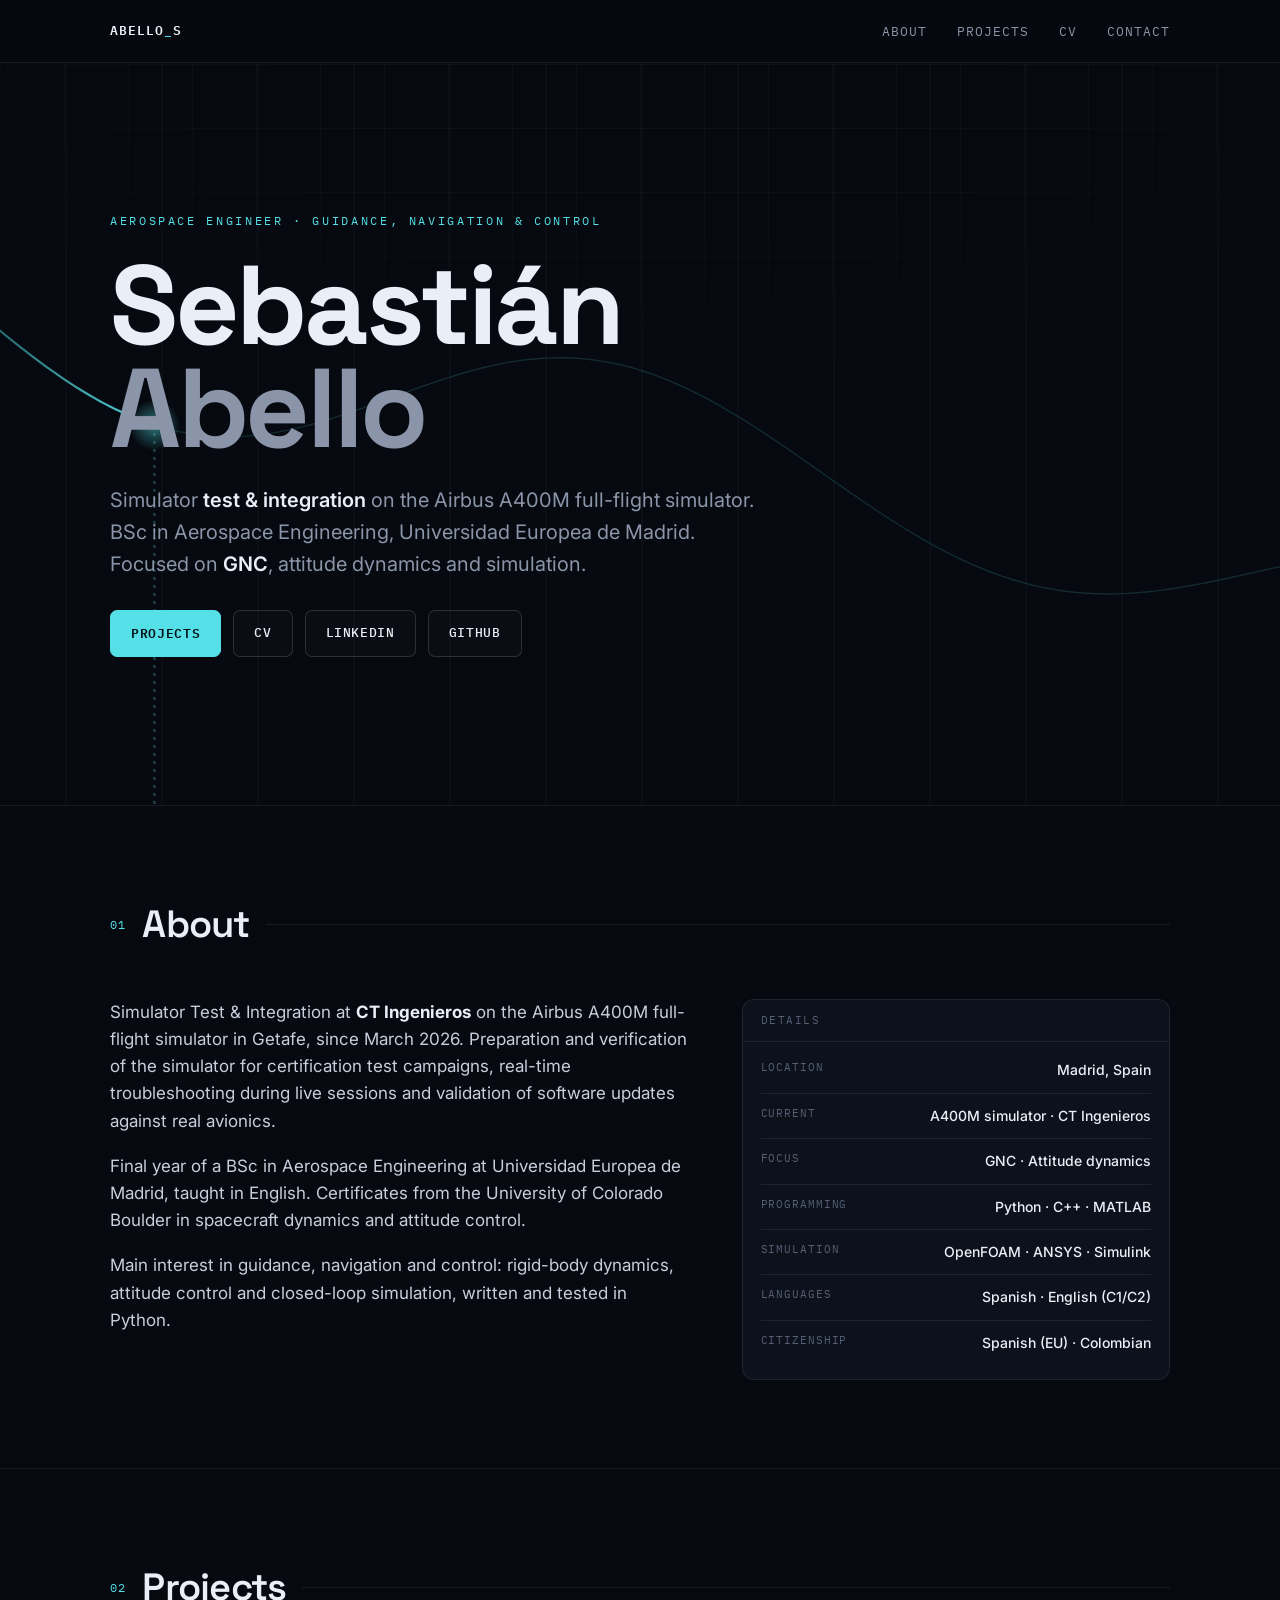
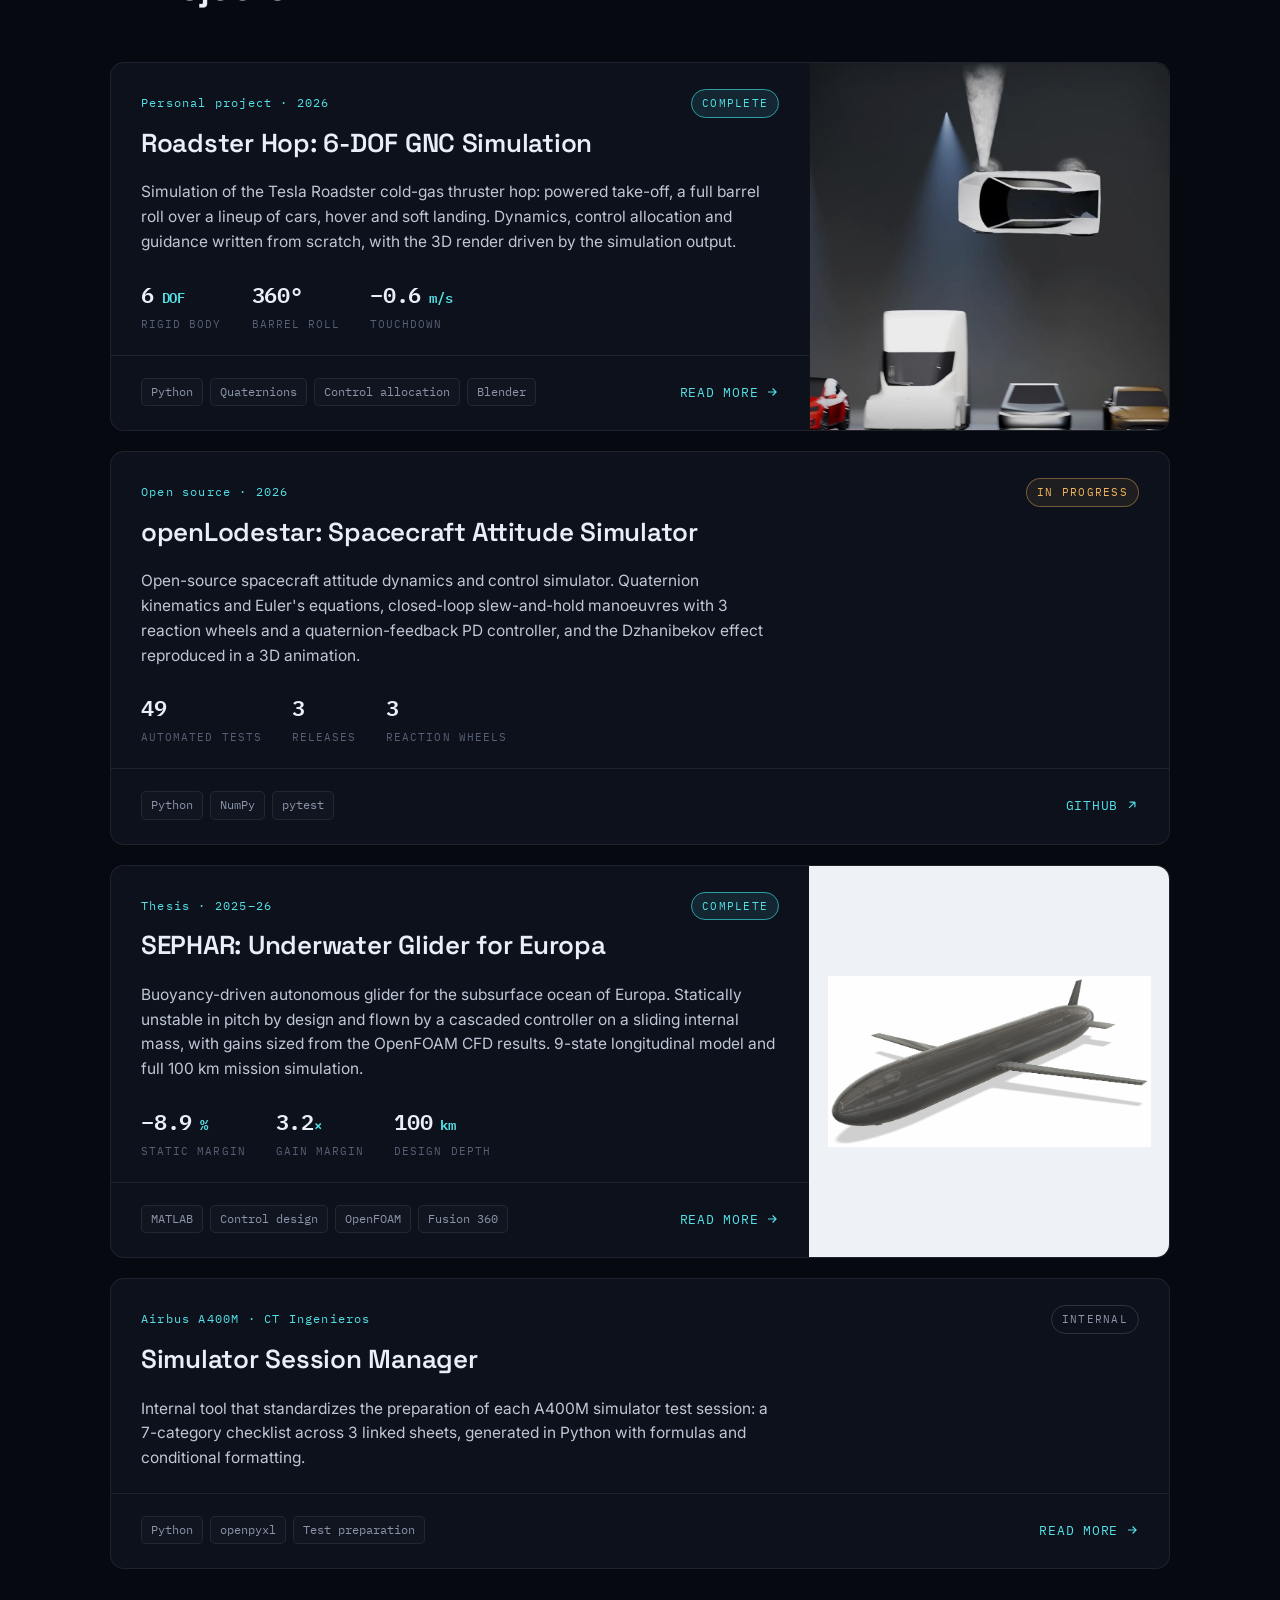
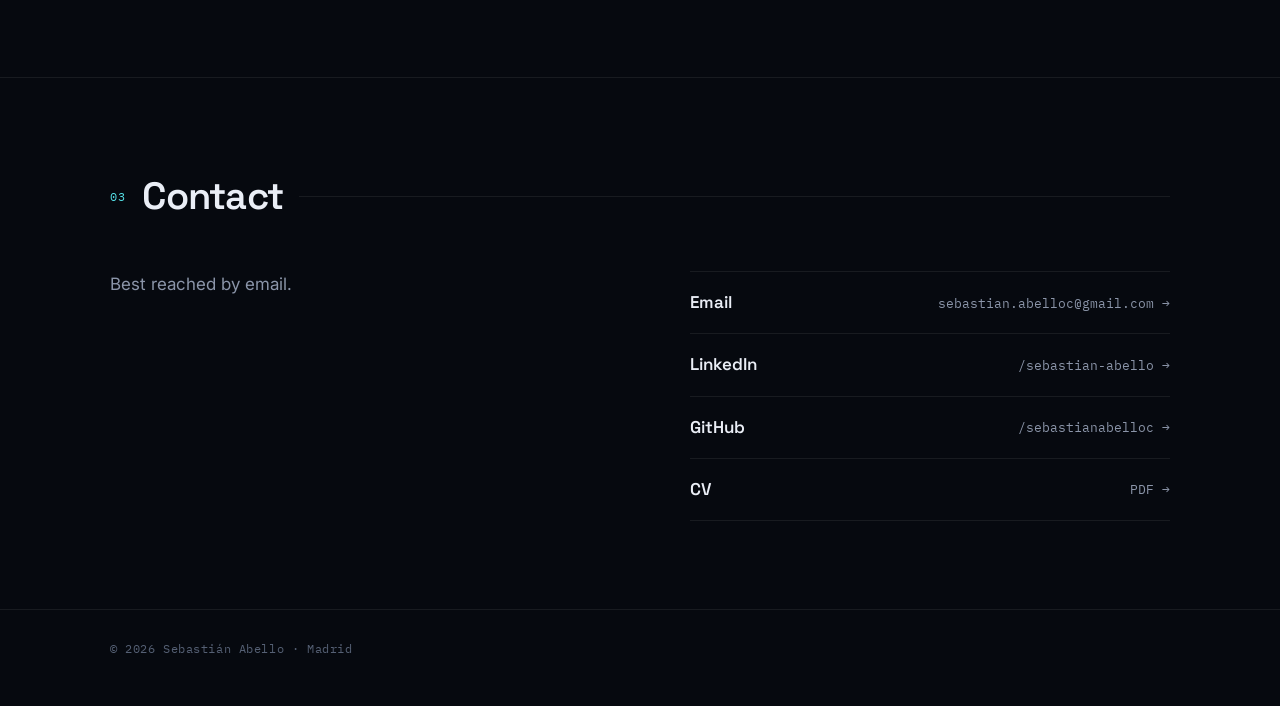
==== commit 2685706d: "SEPHAR page focused on GNC, operational mission" ====
--- a/index.html
+++ b/index.html
@@ -8,7 +8,7 @@
 <link rel="preconnect" href="https://fonts.googleapis.com" />
 <link rel="preconnect" href="https://fonts.gstatic.com" crossorigin />
 <link href="https://fonts.googleapis.com/css2?family=IBM+Plex+Mono:wght@400;500;600&family=Inter:wght@400;500;600&family=Space+Grotesk:wght@500;600;700&display=swap" rel="stylesheet" />
-<link rel="stylesheet" href="style.css?v=11" />
+<link rel="stylesheet" href="style.css?v=12" />
 </head>
 <body>
 
@@ -105,13 +105,13 @@
     <a class="log has-media reveal" href="sephar.html">
       <div class="log-body">
         <div class="log-h"><div><span class="idx">Thesis · 2025–26</span><h3>SEPHAR: Underwater Glider for Europa</h3></div><span class="badge done">Complete</span></div>
-        <p class="desc">Buoyancy-driven autonomous glider for the subsurface ocean of Europa, sized for extreme pressure and cryogenic conditions. Hydrodynamics in OpenFOAM and pitch control with a sliding battery mass.</p>
+        <p class="desc">Buoyancy-driven autonomous glider for the subsurface ocean of Europa. Statically unstable in pitch by design and flown by a cascaded controller on a sliding internal mass, with gains sized from the OpenFOAM CFD results. 9-state longitudinal model and full 100 km mission simulation.</p>
         <div class="metrics">
-          <div class="m"><div class="v">4.84</div><div class="k">max L/D</div></div>
+          <div class="m"><div class="v">−8.9<span class="u"> %</span></div><div class="k">static margin</div></div>
+          <div class="m"><div class="v">3.2<span class="u">×</span></div><div class="k">gain margin</div></div>
           <div class="m"><div class="v">100<span class="u"> km</span></div><div class="k">design depth</div></div>
-          <div class="m"><div class="v">74.9<span class="u"> d</span></div><div class="k">6-dive mission</div></div>
         </div>
-        <div class="log-f"><div class="stack"><span class="chip">OpenFOAM</span><span class="chip">XFLR5</span><span class="chip">MATLAB</span><span class="chip">Fusion 360</span></div>
+        <div class="log-f"><div class="stack"><span class="chip">MATLAB</span><span class="chip">Control design</span><span class="chip">OpenFOAM</span><span class="chip">Fusion 360</span></div>
           <span class="open-cue">Read more <svg viewBox="0 0 24 24" fill="none" stroke="currentColor" stroke-width="2"><path d="M5 12h14M13 6l6 6-6 6"/></svg></span></div>
       </div>
       <div class="log-media light"><img src="assets/sephar-exterior.png" alt="SEPHAR underwater glider, exterior CAD render" loading="lazy" /></div>
--- a/style.css
+++ b/style.css
@@ -170,6 +170,7 @@
 .pp-sec .pp-figure{margin-top:20px;}
 .pp-figure-img.dark{background:#000;}
 .pp-figure.wide{max-width:none;}
+.pp-figure-img svg.loop{display:block;width:100%;height:auto;padding:18px 10px;box-sizing:border-box;}
 .pp-figure-img video{display:block;width:100%;height:auto;margin:0;padding:0;border:0;}
 .pp-stack{display:flex;flex-wrap:wrap;gap:8px;margin:36px 0 0;}
 .pp-actions{display:flex;flex-wrap:wrap;gap:12px;margin:44px 0 0;align-items:center;}
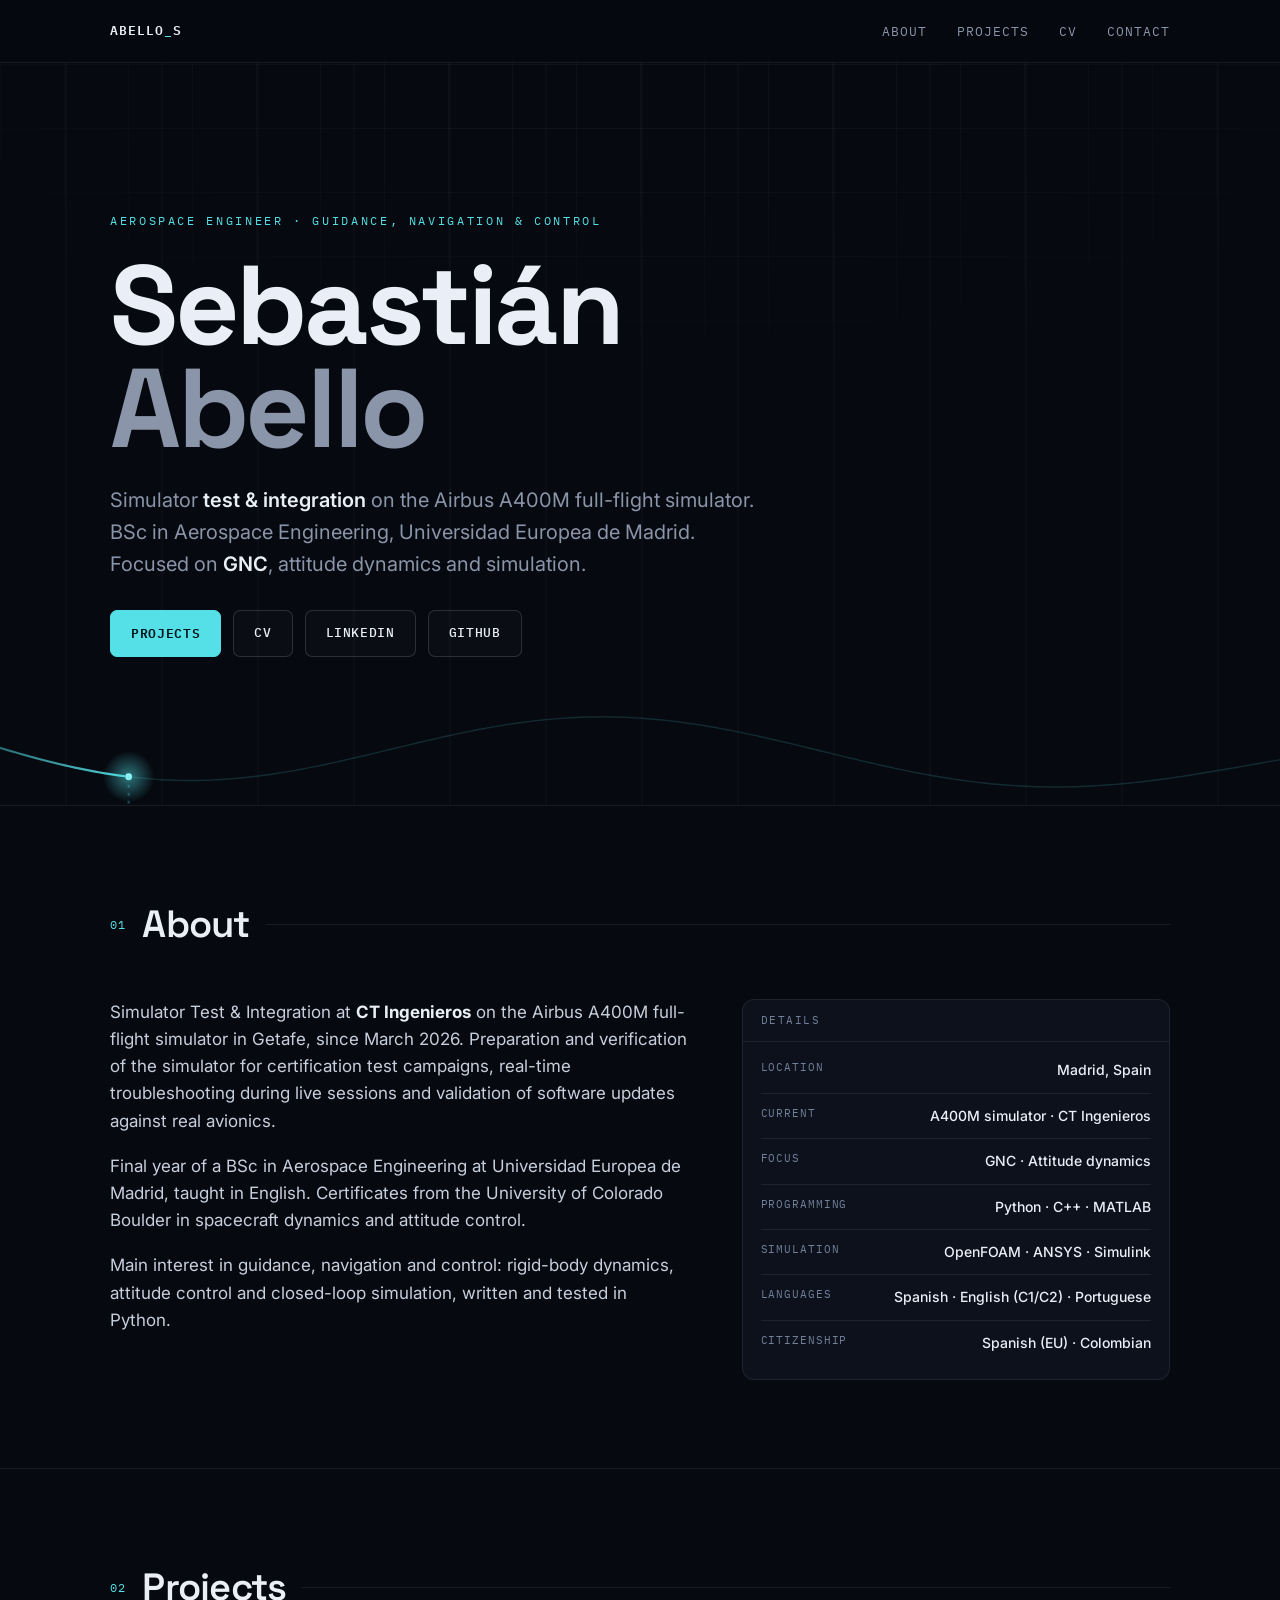
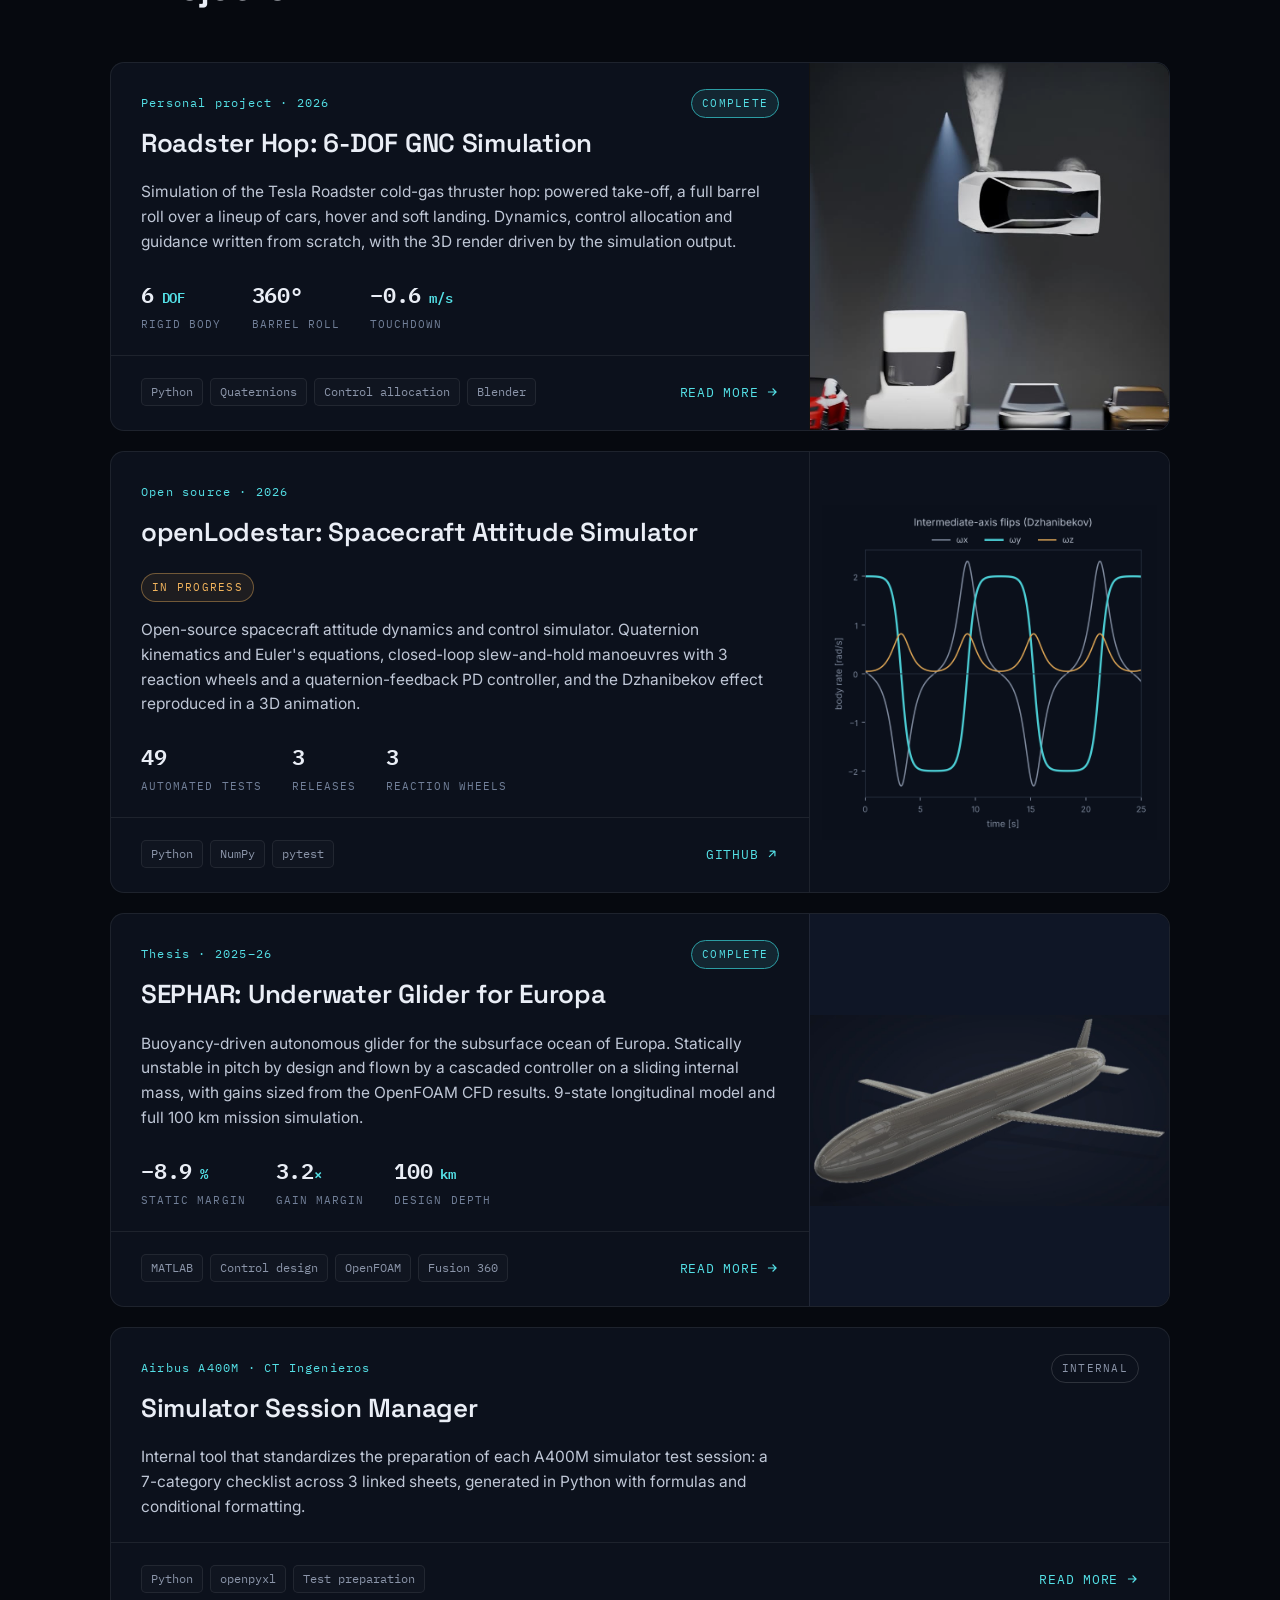
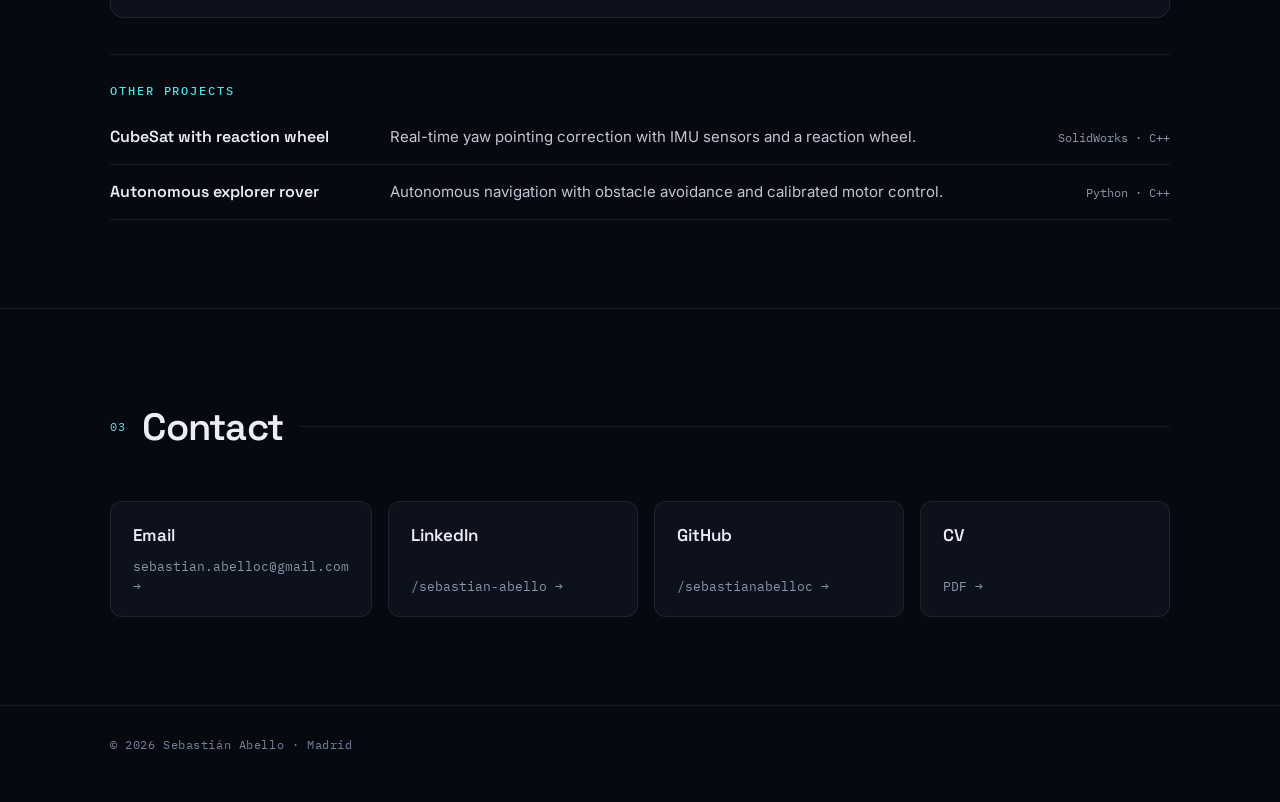
==== commit ad90c9cb: "Link previews, mobile menu, project images, other projects" ====
--- a/index.html
+++ b/index.html
@@ -8,13 +8,21 @@
 <link rel="preconnect" href="https://fonts.googleapis.com" />
 <link rel="preconnect" href="https://fonts.gstatic.com" crossorigin />
 <link href="https://fonts.googleapis.com/css2?family=IBM+Plex+Mono:wght@400;500;600&family=Inter:wght@400;500;600&family=Space+Grotesk:wght@500;600;700&display=swap" rel="stylesheet" />
-<link rel="stylesheet" href="style.css?v=12" />
+<link rel="icon" href="favicon.svg" type="image/svg+xml" />
+<meta property="og:type" content="website" />
+<meta property="og:title" content="Sebastián Abello · Aerospace Engineer" />
+<meta property="og:description" content="Projects in guidance, navigation and control, attitude dynamics and simulation." />
+<meta property="og:image" content="https://sebastianabelloc.github.io/assets/og-roadster.jpg" />
+<meta property="og:url" content="https://sebastianabelloc.github.io/" />
+<meta name="twitter:card" content="summary_large_image" />
+<link rel="stylesheet" href="style.css?v=13" />
 </head>
 <body>
 
 <header class="bar">
   <div class="wrap">
     <a class="brand" href="index.html">ABELLO<b>_</b>S</a>
+    <button class="menu-btn" aria-label="Menu" aria-expanded="false"><span></span><span></span></button>
     <nav>
       <a href="#about">About</a>
       <a href="#projects">Projects</a>
@@ -61,7 +69,7 @@
           <div class="row"><dt>Focus</dt><dd class="amber">GNC · Attitude dynamics</dd></div>
           <div class="row"><dt>Programming</dt><dd>Python · C++ · MATLAB</dd></div>
           <div class="row"><dt>Simulation</dt><dd>OpenFOAM · ANSYS · Simulink</dd></div>
-          <div class="row"><dt>Languages</dt><dd>Spanish · English (C1/C2)</dd></div>
+          <div class="row"><dt>Languages</dt><dd>Spanish · English (C1/C2) · Portuguese</dd></div>
           <div class="row"><dt>Citizenship</dt><dd>Spanish (EU) · Colombian</dd></div>
         </dl>
       </div>
@@ -88,7 +96,7 @@
       <div class="log-media"><img src="assets/roadster-hop-thumb.jpg" alt="Roadster on its side during the barrel roll, over the lineup of cars" loading="lazy" /></div>
     </a>
 
-    <a class="log reveal" href="https://github.com/sebastianabelloc/openLodestar" target="_blank" rel="noopener">
+    <a class="log has-media reveal" href="https://github.com/sebastianabelloc/openLodestar" target="_blank" rel="noopener">
       <div class="log-body">
         <div class="log-h"><div><span class="idx">Open source · 2026</span><h3>openLodestar: Spacecraft Attitude Simulator</h3></div><span class="badge wip">In progress</span></div>
         <p class="desc">Open-source spacecraft attitude dynamics and control simulator. Quaternion kinematics and Euler's equations, closed-loop slew-and-hold manoeuvres with 3 reaction wheels and a quaternion-feedback PD controller, and the Dzhanibekov effect reproduced in a 3D animation.</p>
@@ -100,6 +108,7 @@
         <div class="log-f"><div class="stack"><span class="chip">Python</span><span class="chip">NumPy</span><span class="chip">pytest</span></div>
           <span class="open-cue">GitHub <svg viewBox="0 0 24 24" fill="none" stroke="currentColor" stroke-width="2"><path d="M7 17L17 7M17 7H8M17 7v9"/></svg></span></div>
       </div>
+      <div class="log-media fit"><img src="assets/openlodestar-dzhanibekov.png" alt="Body rates of a torque-free tumbling body: the intermediate-axis rate flips sign periodically (Dzhanibekov effect)" loading="lazy" /></div>
     </a>
 
     <a class="log has-media reveal" href="sephar.html">
@@ -114,7 +123,7 @@
         <div class="log-f"><div class="stack"><span class="chip">MATLAB</span><span class="chip">Control design</span><span class="chip">OpenFOAM</span><span class="chip">Fusion 360</span></div>
           <span class="open-cue">Read more <svg viewBox="0 0 24 24" fill="none" stroke="currentColor" stroke-width="2"><path d="M5 12h14M13 6l6 6-6 6"/></svg></span></div>
       </div>
-      <div class="log-media light"><img src="assets/sephar-exterior.png" alt="SEPHAR underwater glider, exterior CAD render" loading="lazy" /></div>
+      <div class="log-media fit sephar"><img src="assets/sephar-exterior-dark.jpg" alt="SEPHAR underwater glider, exterior CAD render" loading="lazy" /></div>
     </a>
 
     <a class="log reveal" href="a400m-session-manager.html">
@@ -126,16 +135,19 @@
       </div>
     </a>
 
+    <div class="others reveal">
+      <h4>Other projects</h4>
+      <div class="orow"><span class="on">CubeSat with reaction wheel</span><span class="od">Real-time yaw pointing correction with IMU sensors and a reaction wheel.</span><span class="ot">SolidWorks · C++</span></div>
+      <div class="orow"><span class="on">Autonomous explorer rover</span><span class="od">Autonomous navigation with obstacle avoidance and calibrated motor control.</span><span class="ot">Python · C++</span></div>
+    </div>
+
   </div>
 </section>
 
 <section id="contact">
   <div class="wrap">
     <div class="sec-head reveal"><span class="tag">03</span><h2>Contact</h2><span class="rule"></span></div>
-    <div class="c-grid reveal">
-      <div>
-        <p>Best reached by email.</p>
-      </div>
+    <div class="contact reveal">
       <div class="links">
         <a class="lrow" href="mailto:sebastian.abelloc@gmail.com"><span class="k">Email</span><span class="v">sebastian.abelloc@gmail.com →</span></a>
         <a class="lrow" href="https://www.linkedin.com/in/sebastian-abello-30a642265/" target="_blank" rel="noopener"><span class="k">LinkedIn</span><span class="v">/sebastian-abello →</span></a>
--- a/style.css
+++ b/style.css
@@ -1,6 +1,6 @@
 :root{
   --void:#06090F;--panel:#0C111C;--panel-2:#111827;
-  --ink:#EAEEF6;--muted:#8B95A9;--faint:#556074;
+  --ink:#EAEEF6;--muted:#8B95A9;--faint:#728099;
   --line:rgba(255,255,255,0.075);--line-2:rgba(255,255,255,0.14);
   --cyan:#54E0E6;--cyan-dim:#2C9DA3;--cyan-soft:rgba(84,224,230,0.10);--amber:#F2B45C;
   --disp:'Space Grotesk',sans-serif;--body:'Inter',system-ui,sans-serif;--mono:'IBM Plex Mono',ui-monospace,monospace;
@@ -33,7 +33,15 @@
 .status-pill{display:inline-flex;align-items:center;gap:8px;font-family:var(--mono);font-size:11px;letter-spacing:0.12em;text-transform:uppercase;color:var(--cyan);border:1px solid var(--cyan-dim);border-radius:100px;padding:5px 11px;}
 .status-pill i{width:6px;height:6px;border-radius:50%;background:var(--cyan);animation:pulse 2.4s infinite;}
 @keyframes pulse{0%{box-shadow:0 0 0 0 rgba(84,224,230,.5);}70%{box-shadow:0 0 0 7px rgba(84,224,230,0);}100%{box-shadow:0 0 0 0 rgba(84,224,230,0);}}
-@media(max-width:680px){.bar nav{display:none;}}
+.menu-btn{display:none;background:none;border:0;padding:8px;margin-left:auto;cursor:pointer;}
+.menu-btn span{display:block;width:20px;height:1.5px;background:var(--ink);margin:5px 0;transition:transform .2s;}
+@media(max-width:680px){
+  .menu-btn{display:block;}
+  .bar nav{display:none;position:absolute;top:62px;left:0;right:0;z-index:40;background:#06090F;border-bottom:1px solid var(--line);padding:8px 30px 16px;}
+  .bar nav.open{display:block;}
+  .bar nav a{display:block;margin:0;padding:12px 0;border-bottom:1px solid var(--line);}
+  .bar nav a:last-child{border-bottom:0;}
+}
 .back-link{font-family:var(--mono);font-size:12.5px;letter-spacing:0.08em;text-transform:uppercase;text-decoration:none;color:var(--muted);display:inline-flex;align-items:center;gap:8px;transition:color .15s;}
 .back-link:hover{color:var(--cyan);}
 .back-link svg{width:14px;height:14px;}
@@ -119,6 +127,10 @@
 .log-media{border-left:1px solid var(--line);background:#000;overflow:hidden;}
 .log-media img{display:block;width:100%;height:100%;object-fit:cover;opacity:.92;transition:opacity .18s,transform .4s;}
 .log-media.light{background:#EEF1F5;}
+.log-media.fit{background:#0C111C;display:flex;align-items:center;}
+.log-media.fit img{object-fit:contain;height:auto;padding:12px;}
+.log-media.sephar{background:#0f1626;}
+.log-media.sephar img{padding:0;}
 .log-media.light img{object-fit:contain;padding:18px;}
 .log:hover .log-media img{opacity:1;transform:scale(1.02);}
 @media(max-width:820px){.log.has-media{grid-template-columns:1fr;}.log-media{order:-1;border-left:none;border-bottom:1px solid var(--line);aspect-ratio:16/9;}}
@@ -189,3 +201,18 @@
   *{animation:none!important;transition:none!important;scroll-behavior:auto!important;}
   .reveal{opacity:1;transform:none;}
 }
+
+/* other projects */
+.others{margin-top:36px;border-top:1px solid var(--line);padding-top:26px;}
+.others h4{font-family:var(--mono);font-size:12px;letter-spacing:0.16em;text-transform:uppercase;color:var(--cyan);margin:0 0 10px;font-weight:500;}
+.orow{display:grid;grid-template-columns:260px 1fr auto;gap:20px;align-items:baseline;padding:14px 0;border-bottom:1px solid var(--line);}
+.orow .on{font-family:var(--disp);font-weight:600;font-size:16px;}
+.orow .od{color:#BFC7D6;font-size:15px;}
+.orow .ot{font-family:var(--mono);font-size:11.5px;color:var(--muted);white-space:nowrap;}
+@media(max-width:800px){.orow{grid-template-columns:1fr;gap:4px;}}
+/* contact */
+.contact .links{display:grid;grid-template-columns:repeat(4,1fr);gap:16px;border-top:none;}
+.contact .lrow{flex-direction:column;align-items:flex-start;gap:6px;border:1px solid var(--line);border-radius:12px;padding:20px 22px;background:var(--panel);}
+.contact .lrow:hover{padding-left:22px;border-color:var(--cyan-dim);}
+@media(max-width:900px){.contact .links{grid-template-columns:1fr 1fr;}}
+@media(max-width:520px){.contact .links{grid-template-columns:1fr;}}
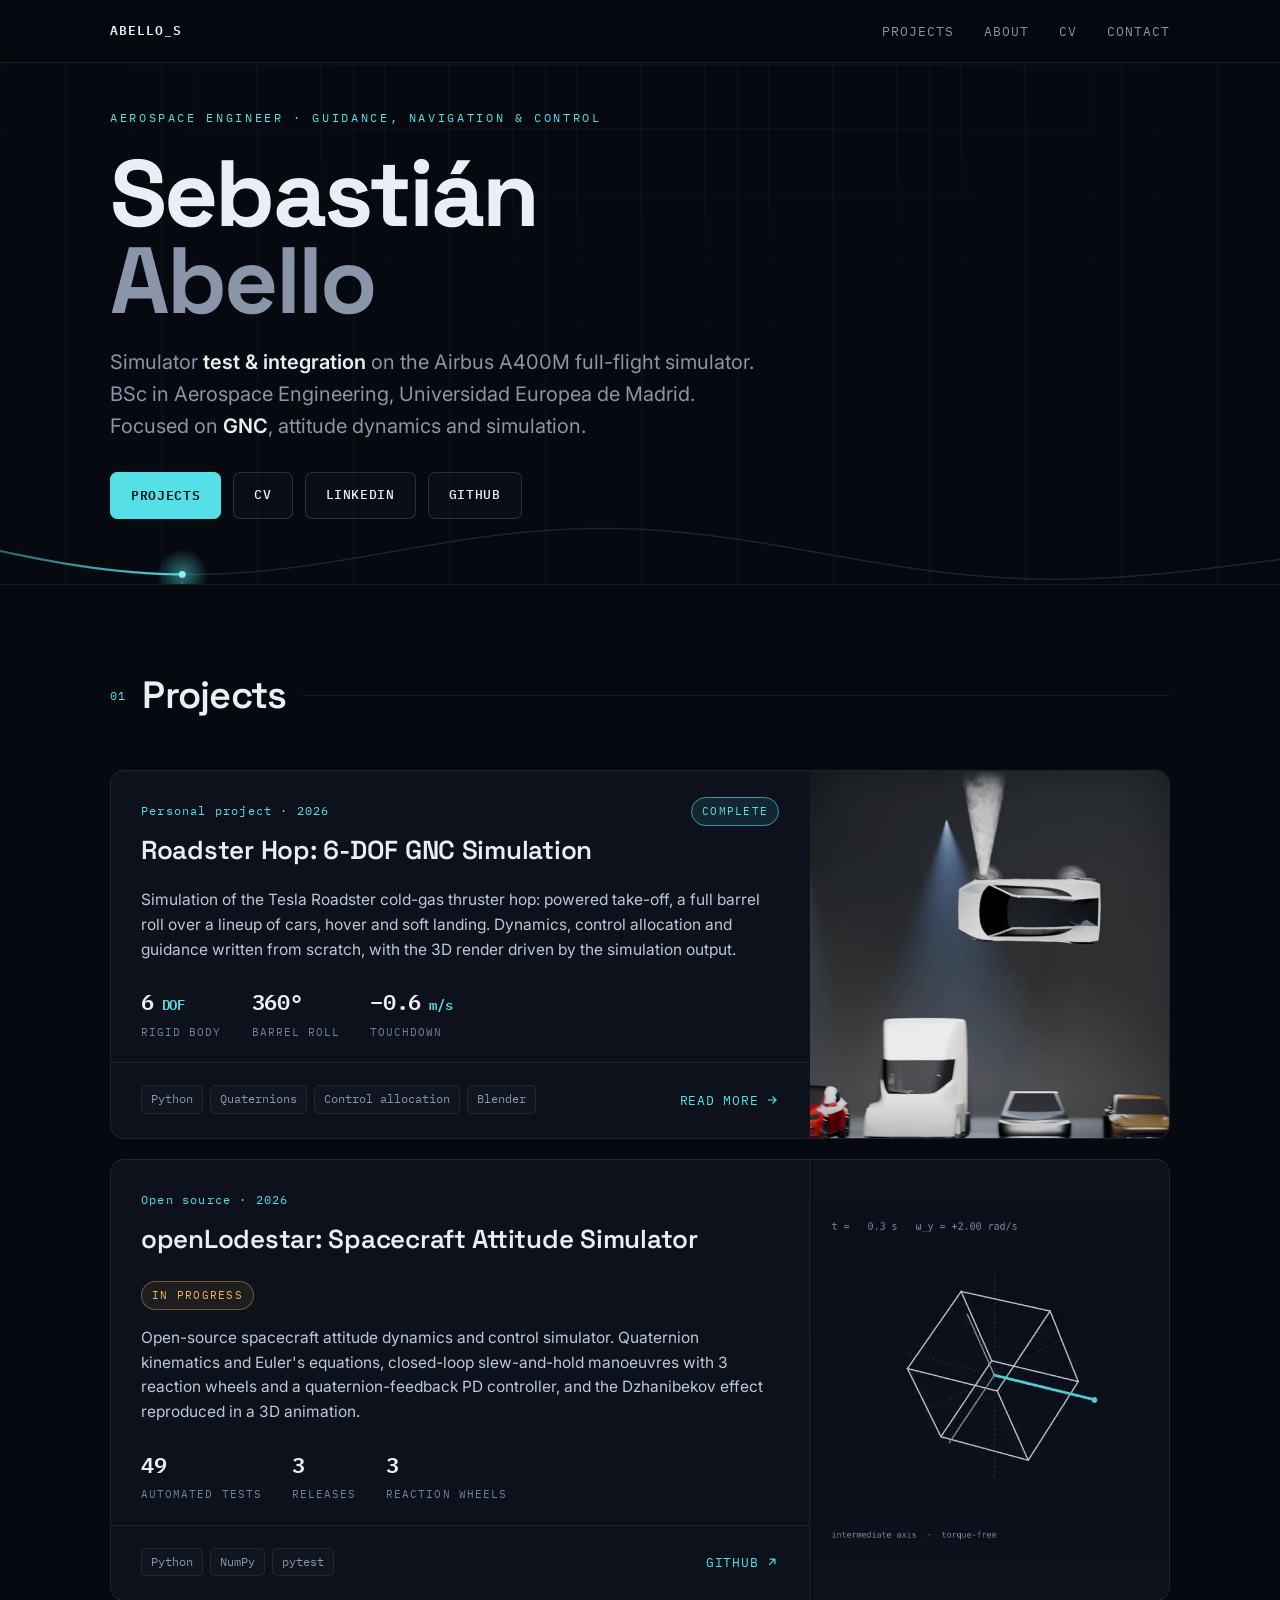
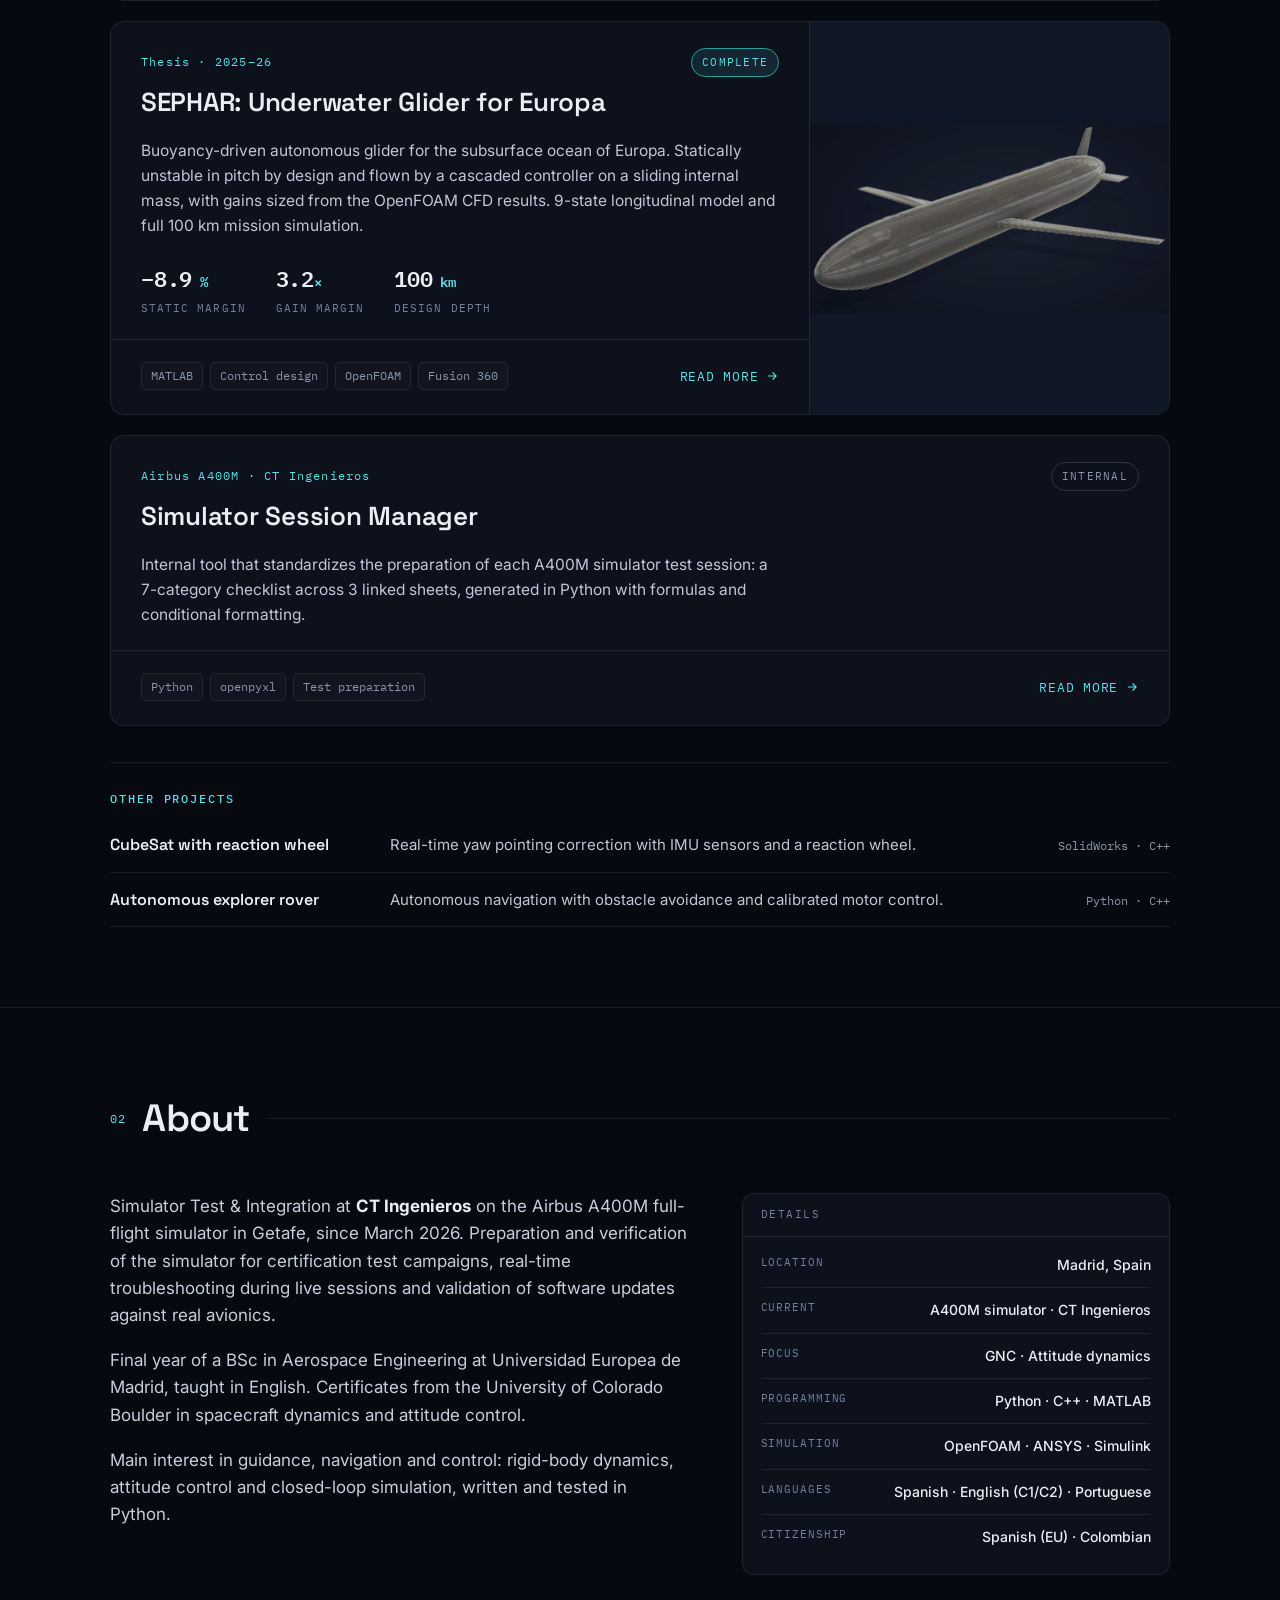
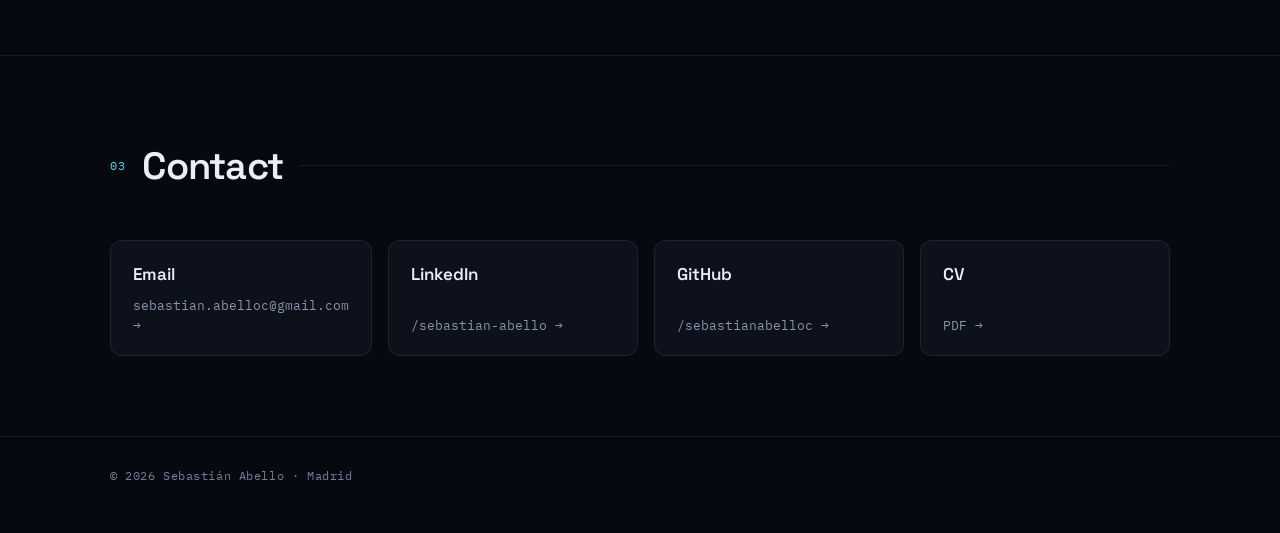
==== commit 78942864: "Projects first, card clips, no-JS fallback" ====
--- a/index.html
+++ b/index.html
@@ -2,6 +2,7 @@
 <html lang="en">
 <head>
 <meta charset="UTF-8" />
+<script>document.documentElement.classList.add('js')</script>
 <meta name="viewport" content="width=device-width, initial-scale=1.0" />
 <title>Sebastián Abello · Aerospace Engineer</title>
 <meta name="description" content="Aerospace engineer in simulator test and integration on the Airbus A400M full-flight simulator. Projects in guidance, navigation and control, attitude dynamics and simulation." />
@@ -15,7 +16,7 @@
 <meta property="og:image" content="https://sebastianabelloc.github.io/assets/og-roadster.jpg" />
 <meta property="og:url" content="https://sebastianabelloc.github.io/" />
 <meta name="twitter:card" content="summary_large_image" />
-<link rel="stylesheet" href="style.css?v=13" />
+<link rel="stylesheet" href="style.css?v=14" />
 </head>
 <body>
 
@@ -24,8 +25,8 @@
     <a class="brand" href="index.html">ABELLO<b>_</b>S</a>
     <button class="menu-btn" aria-label="Menu" aria-expanded="false"><span></span><span></span></button>
     <nav>
+      <a href="#projects">Projects</a>
       <a href="#about">About</a>
-      <a href="#projects">Projects</a>
       <a href="cv.pdf" target="_blank" rel="noopener">CV</a>
       <a href="#contact">Contact</a>
     </nav>
@@ -52,34 +53,9 @@
   </div>
 </section>
 
-<section id="about">
-  <div class="wrap">
-    <div class="sec-head reveal"><span class="tag">01</span><h2>About</h2><span class="rule"></span></div>
-    <div class="about-grid reveal">
-      <div>
-        <p>Simulator Test &amp; Integration at <b>CT Ingenieros</b> on the Airbus A400M full-flight simulator in Getafe, since March 2026. Preparation and verification of the simulator for certification test campaigns, real-time troubleshooting during live sessions and validation of software updates against real avionics.</p>
-        <p>Final year of a BSc in Aerospace Engineering at Universidad Europea de Madrid, taught in English. Certificates from the University of Colorado Boulder in spacecraft dynamics and attitude control.</p>
-        <p>Main interest in guidance, navigation and control: rigid-body dynamics, attitude control and closed-loop simulation, written and tested in Python.</p>
-      </div>
-      <div class="sys">
-        <div class="sys-h">Details</div>
-        <dl>
-          <div class="row"><dt>Location</dt><dd>Madrid, Spain</dd></div>
-          <div class="row"><dt>Current</dt><dd>A400M simulator · CT Ingenieros</dd></div>
-          <div class="row"><dt>Focus</dt><dd class="amber">GNC · Attitude dynamics</dd></div>
-          <div class="row"><dt>Programming</dt><dd>Python · C++ · MATLAB</dd></div>
-          <div class="row"><dt>Simulation</dt><dd>OpenFOAM · ANSYS · Simulink</dd></div>
-          <div class="row"><dt>Languages</dt><dd>Spanish · English (C1/C2) · Portuguese</dd></div>
-          <div class="row"><dt>Citizenship</dt><dd>Spanish (EU) · Colombian</dd></div>
-        </dl>
-      </div>
-    </div>
-  </div>
-</section>
-
 <section id="projects">
   <div class="wrap">
-    <div class="sec-head reveal"><span class="tag">02</span><h2>Projects</h2><span class="rule"></span></div>
+    <div class="sec-head reveal"><span class="tag">01</span><h2>Projects</h2><span class="rule"></span></div>
 
     <a class="log has-media reveal" href="roadster-hop.html">
       <div class="log-body">
@@ -93,7 +69,7 @@
         <div class="log-f"><div class="stack"><span class="chip">Python</span><span class="chip">Quaternions</span><span class="chip">Control allocation</span><span class="chip">Blender</span></div>
           <span class="open-cue">Read more <svg viewBox="0 0 24 24" fill="none" stroke="currentColor" stroke-width="2"><path d="M5 12h14M13 6l6 6-6 6"/></svg></span></div>
       </div>
-      <div class="log-media"><img src="assets/roadster-hop-thumb.jpg" alt="Roadster on its side during the barrel roll, over the lineup of cars" loading="lazy" /></div>
+      <div class="log-media"><video src="assets/roadster-card.mp4" poster="assets/roadster-hop-thumb.jpg" autoplay muted loop playsinline preload="metadata" aria-label="Render of the simulated hop: take-off, barrel roll over the lineup of cars and landing"></video></div>
     </a>
 
     <a class="log has-media reveal" href="https://github.com/sebastianabelloc/openLodestar" target="_blank" rel="noopener">
@@ -108,7 +84,7 @@
         <div class="log-f"><div class="stack"><span class="chip">Python</span><span class="chip">NumPy</span><span class="chip">pytest</span></div>
           <span class="open-cue">GitHub <svg viewBox="0 0 24 24" fill="none" stroke="currentColor" stroke-width="2"><path d="M7 17L17 7M17 7H8M17 7v9"/></svg></span></div>
       </div>
-      <div class="log-media fit"><img src="assets/openlodestar-dzhanibekov.png" alt="Body rates of a torque-free tumbling body: the intermediate-axis rate flips sign periodically (Dzhanibekov effect)" loading="lazy" /></div>
+      <div class="log-media fit"><video src="assets/lodestar-tumble.mp4" poster="assets/lodestar-tumble-poster.jpg" autoplay muted loop playsinline preload="metadata" aria-label="Torque-free tumbling body simulated with openLodestar: the intermediate axis flips periodically (Dzhanibekov effect)"></video></div>
     </a>
 
     <a class="log has-media reveal" href="sephar.html">
@@ -144,6 +120,31 @@
   </div>
 </section>
 
+<section id="about">
+  <div class="wrap">
+    <div class="sec-head reveal"><span class="tag">02</span><h2>About</h2><span class="rule"></span></div>
+    <div class="about-grid reveal">
+      <div>
+        <p>Simulator Test &amp; Integration at <b>CT Ingenieros</b> on the Airbus A400M full-flight simulator in Getafe, since March 2026. Preparation and verification of the simulator for certification test campaigns, real-time troubleshooting during live sessions and validation of software updates against real avionics.</p>
+        <p>Final year of a BSc in Aerospace Engineering at Universidad Europea de Madrid, taught in English. Certificates from the University of Colorado Boulder in spacecraft dynamics and attitude control.</p>
+        <p>Main interest in guidance, navigation and control: rigid-body dynamics, attitude control and closed-loop simulation, written and tested in Python.</p>
+      </div>
+      <div class="sys">
+        <div class="sys-h">Details</div>
+        <dl>
+          <div class="row"><dt>Location</dt><dd>Madrid, Spain</dd></div>
+          <div class="row"><dt>Current</dt><dd>A400M simulator · CT Ingenieros</dd></div>
+          <div class="row"><dt>Focus</dt><dd class="amber">GNC · Attitude dynamics</dd></div>
+          <div class="row"><dt>Programming</dt><dd>Python · C++ · MATLAB</dd></div>
+          <div class="row"><dt>Simulation</dt><dd>OpenFOAM · ANSYS · Simulink</dd></div>
+          <div class="row"><dt>Languages</dt><dd>Spanish · English (C1/C2) · Portuguese</dd></div>
+          <div class="row"><dt>Citizenship</dt><dd>Spanish (EU) · Colombian</dd></div>
+        </dl>
+      </div>
+    </div>
+  </div>
+</section>
+
 <section id="contact">
   <div class="wrap">
     <div class="sec-head reveal"><span class="tag">03</span><h2>Contact</h2><span class="rule"></span></div>
--- a/style.css
+++ b/style.css
@@ -47,11 +47,11 @@
 .back-link svg{width:14px;height:14px;}
 
 /* hero */
-.hero{position:relative;min-height:clamp(560px,82vh,780px);display:flex;align-items:center;border-bottom:1px solid var(--line);overflow:hidden;}
+.hero{position:relative;padding:0;min-height:clamp(440px,58vh,560px);display:flex;align-items:center;border-bottom:1px solid var(--line);overflow:hidden;}
 #traj{position:absolute;inset:-30px;width:calc(100% + 60px);height:calc(100% + 60px);z-index:0;transition:transform .18s ease-out;}
-.hero .wrap{position:relative;z-index:2;width:100%;padding:60px 30px;}
+.hero .wrap{position:relative;z-index:2;width:100%;padding:44px 30px 64px;}
 .hero .eyebrow{display:block;margin-bottom:24px;}
-.hero h1{font-family:var(--disp);font-weight:700;letter-spacing:-0.03em;font-size:clamp(48px,9vw,112px);line-height:0.92;margin:0 0 24px;}
+.hero h1{font-family:var(--disp);font-weight:700;letter-spacing:-0.03em;font-size:clamp(46px,7.6vw,94px);line-height:0.92;margin:0 0 22px;}
 .hero h1 .l2{color:var(--muted);}
 .hero .role{font-size:clamp(16px,2.2vw,20px);color:var(--muted);max-width:50ch;margin:0 0 30px;}
 .hero .role b{color:var(--ink);font-weight:600;}
@@ -67,13 +67,14 @@
 .btn svg{width:15px;height:15px;}
 
 /* sections */
-section{padding:88px 0;border-bottom:1px solid var(--line);}
+section{padding:80px 0;border-bottom:1px solid var(--line);}
 .sec-head{display:flex;align-items:center;gap:16px;margin-bottom:44px;}
 .sec-head .tag{font-family:var(--mono);font-size:12px;color:var(--cyan);letter-spacing:0.1em;}
 .sec-head h2{font-family:var(--disp);font-weight:600;font-size:clamp(26px,3.4vw,38px);letter-spacing:-0.02em;margin:0;}
 .sec-head .rule{flex:1;height:1px;background:var(--line);}
-.reveal{opacity:0;transform:translateY(18px);transition:opacity .7s ease,transform .7s ease;}
-.reveal.in{opacity:1;transform:none;}
+.js .reveal{opacity:0;transform:translateY(18px);transition:opacity .7s ease,transform .7s ease;}
+.js .reveal.in{opacity:1;transform:none;}
+@media print{.js .reveal{opacity:1;transform:none;}header.bar{position:static;}}
 
 /* about */
 .about-grid{display:grid;grid-template-columns:1.15fr .85fr;gap:52px;}
@@ -125,14 +126,15 @@
 .log:hover .open-cue svg{transform:translateX(3px);}
 .log.has-media{display:grid;grid-template-columns:minmax(0,1fr) 34%;}
 .log-media{border-left:1px solid var(--line);background:#000;overflow:hidden;}
-.log-media img{display:block;width:100%;height:100%;object-fit:cover;opacity:.92;transition:opacity .18s,transform .4s;}
+.log-media img,.log-media video{display:block;width:100%;height:100%;object-fit:cover;opacity:.92;transition:opacity .18s,transform .4s;}
 .log-media.light{background:#EEF1F5;}
 .log-media.fit{background:#0C111C;display:flex;align-items:center;}
 .log-media.fit img{object-fit:contain;height:auto;padding:12px;}
+.log-media.fit video{object-fit:contain;padding:0;}
 .log-media.sephar{background:#0f1626;}
 .log-media.sephar img{padding:0;}
 .log-media.light img{object-fit:contain;padding:18px;}
-.log:hover .log-media img{opacity:1;transform:scale(1.02);}
+.log:hover .log-media img,.log:hover .log-media video{opacity:1;transform:scale(1.02);}
 @media(max-width:820px){.log.has-media{grid-template-columns:1fr;}.log-media{order:-1;border-left:none;border-bottom:1px solid var(--line);aspect-ratio:16/9;}}
 
 /* contact */
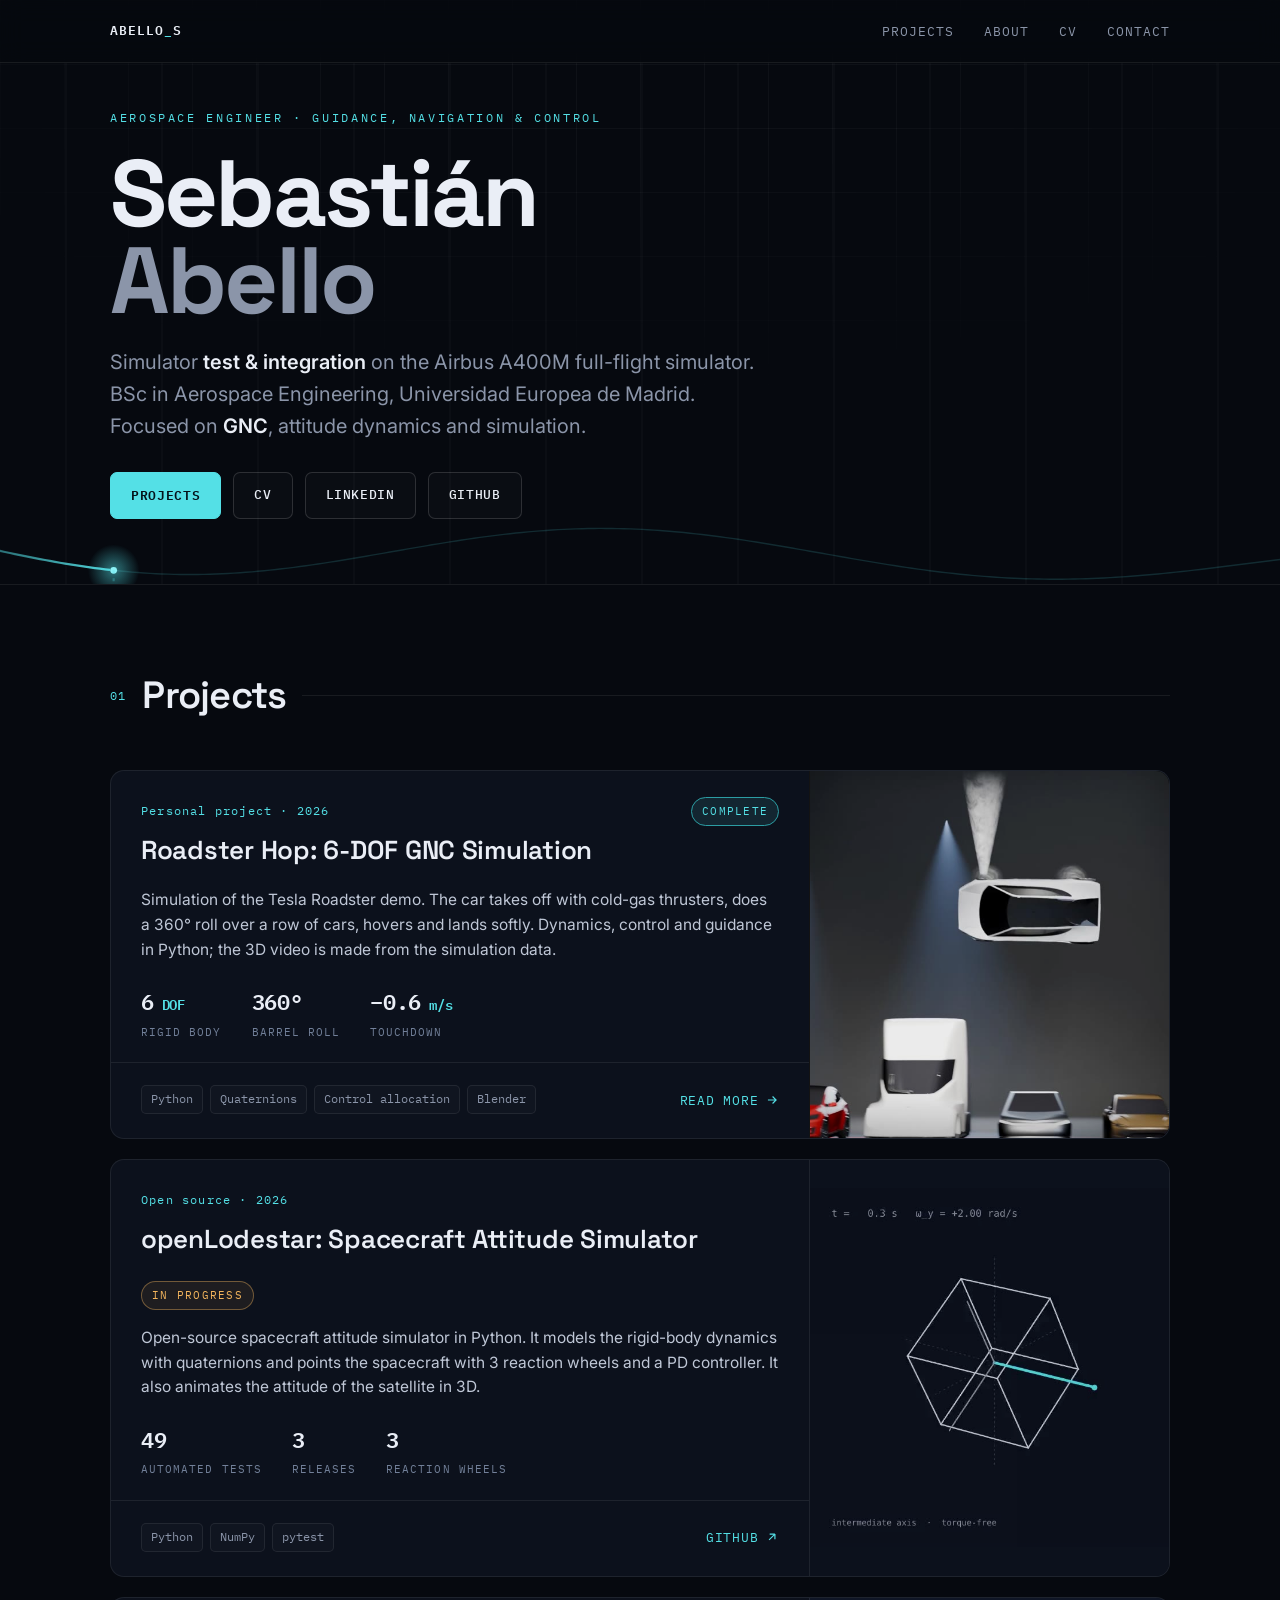
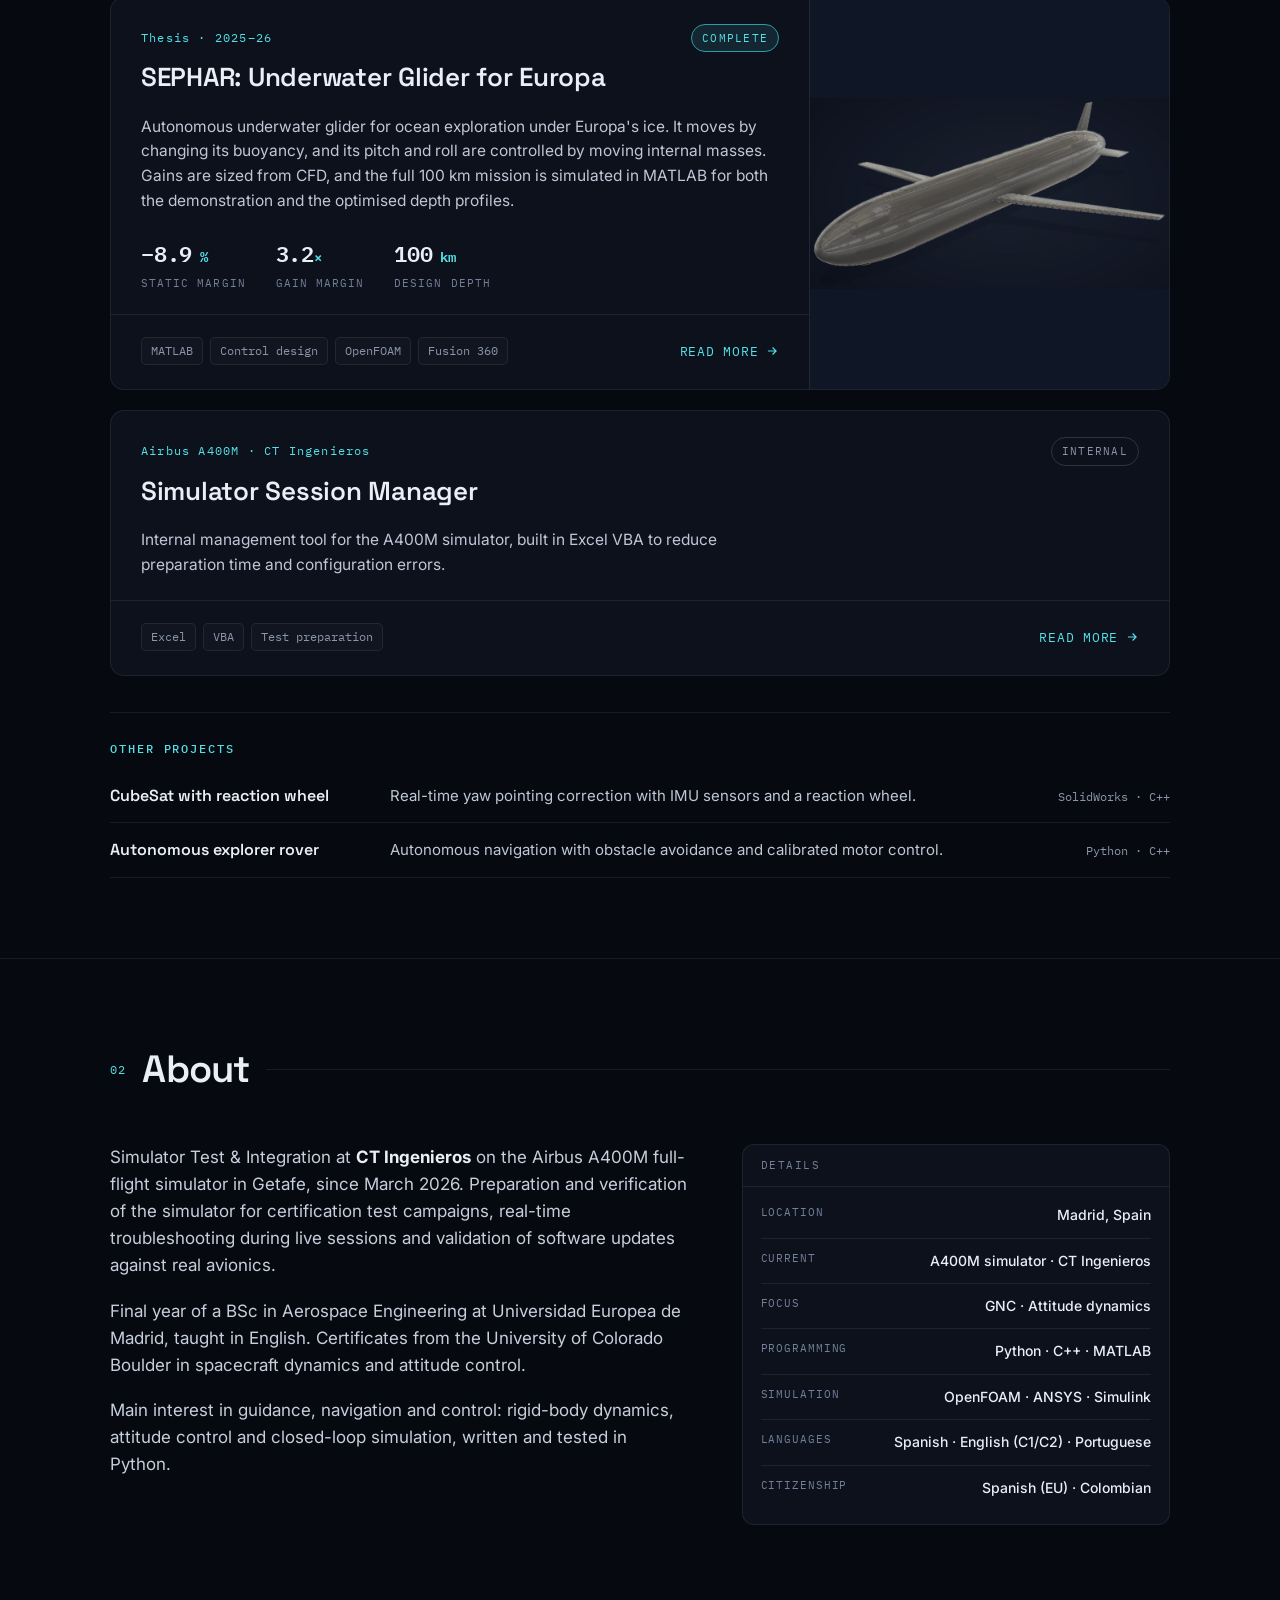
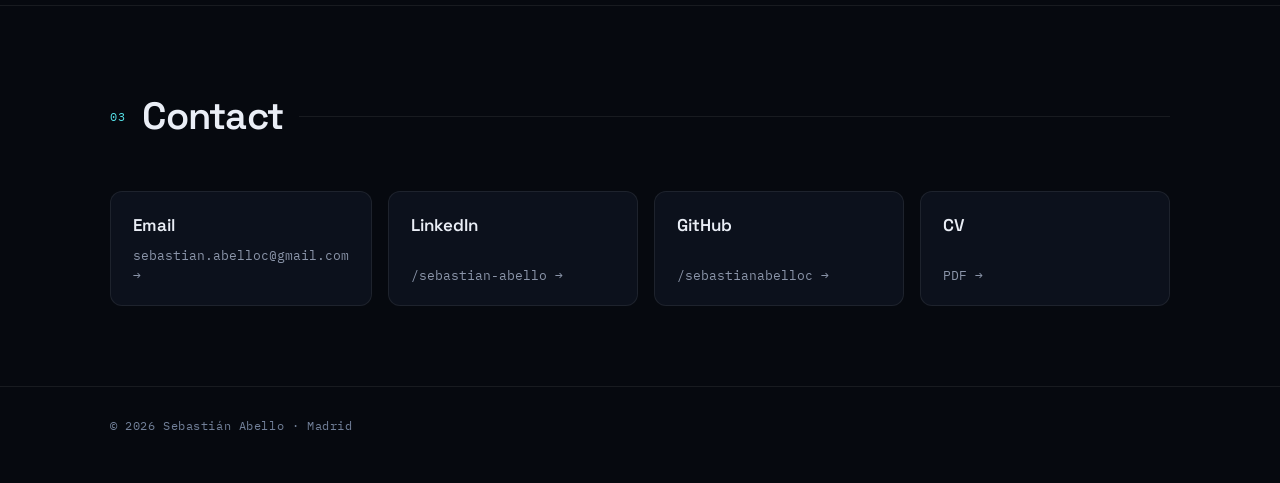
==== commit 996e254c: "Simpler project descriptions, session manager is Excel VBA" ====
--- a/index.html
+++ b/index.html
@@ -60,7 +60,7 @@
     <a class="log has-media reveal" href="roadster-hop.html">
       <div class="log-body">
         <div class="log-h"><div><span class="idx">Personal project · 2026</span><h3>Roadster Hop: 6-DOF GNC Simulation</h3></div><span class="badge done">Complete</span></div>
-        <p class="desc">Simulation of the Tesla Roadster cold-gas thruster hop: powered take-off, a full barrel roll over a lineup of cars, hover and soft landing. Dynamics, control allocation and guidance written from scratch, with the 3D render driven by the simulation output.</p>
+        <p class="desc">Simulation of the Tesla Roadster demo. The car takes off with cold-gas thrusters, does a 360° roll over a row of cars, hovers and lands softly. Dynamics, control and guidance in Python; the 3D video is made from the simulation data.</p>
         <div class="metrics">
           <div class="m"><div class="v">6<span class="u"> DOF</span></div><div class="k">rigid body</div></div>
           <div class="m"><div class="v">360°</div><div class="k">barrel roll</div></div>
@@ -75,7 +75,7 @@
     <a class="log has-media reveal" href="https://github.com/sebastianabelloc/openLodestar" target="_blank" rel="noopener">
       <div class="log-body">
         <div class="log-h"><div><span class="idx">Open source · 2026</span><h3>openLodestar: Spacecraft Attitude Simulator</h3></div><span class="badge wip">In progress</span></div>
-        <p class="desc">Open-source spacecraft attitude dynamics and control simulator. Quaternion kinematics and Euler's equations, closed-loop slew-and-hold manoeuvres with 3 reaction wheels and a quaternion-feedback PD controller, and the Dzhanibekov effect reproduced in a 3D animation.</p>
+        <p class="desc">Open-source spacecraft attitude simulator in Python. It models the rigid-body dynamics with quaternions and points the spacecraft with 3 reaction wheels and a PD controller. It also animates the attitude of the satellite in 3D.</p>
         <div class="metrics">
           <div class="m"><div class="v">49</div><div class="k">automated tests</div></div>
           <div class="m"><div class="v">3</div><div class="k">releases</div></div>
@@ -90,7 +90,7 @@
     <a class="log has-media reveal" href="sephar.html">
       <div class="log-body">
         <div class="log-h"><div><span class="idx">Thesis · 2025–26</span><h3>SEPHAR: Underwater Glider for Europa</h3></div><span class="badge done">Complete</span></div>
-        <p class="desc">Buoyancy-driven autonomous glider for the subsurface ocean of Europa. Statically unstable in pitch by design and flown by a cascaded controller on a sliding internal mass, with gains sized from the OpenFOAM CFD results. 9-state longitudinal model and full 100 km mission simulation.</p>
+        <p class="desc">Autonomous underwater glider for ocean exploration under Europa's ice. It moves by changing its buoyancy, and its pitch and roll are controlled by moving internal masses. Gains are sized from CFD, and the full 100 km mission is simulated in MATLAB for both the demonstration and the optimised depth profiles.</p>
         <div class="metrics">
           <div class="m"><div class="v">−8.9<span class="u"> %</span></div><div class="k">static margin</div></div>
           <div class="m"><div class="v">3.2<span class="u">×</span></div><div class="k">gain margin</div></div>
@@ -105,8 +105,8 @@
     <a class="log reveal" href="a400m-session-manager.html">
       <div class="log-body">
         <div class="log-h"><div><span class="idx">Airbus A400M · CT Ingenieros</span><h3>Simulator Session Manager</h3></div><span class="badge int">Internal</span></div>
-        <p class="desc">Internal tool that standardizes the preparation of each A400M simulator test session: a 7-category checklist across 3 linked sheets, generated in Python with formulas and conditional formatting.</p>
-        <div class="log-f"><div class="stack"><span class="chip">Python</span><span class="chip">openpyxl</span><span class="chip">Test preparation</span></div>
+        <p class="desc">Internal management tool for the A400M simulator, built in Excel VBA to reduce preparation time and configuration errors.</p>
+        <div class="log-f"><div class="stack"><span class="chip">Excel</span><span class="chip">VBA</span><span class="chip">Test preparation</span></div>
           <span class="open-cue">Read more <svg viewBox="0 0 24 24" fill="none" stroke="currentColor" stroke-width="2"><path d="M5 12h14M13 6l6 6-6 6"/></svg></span></div>
       </div>
     </a>
